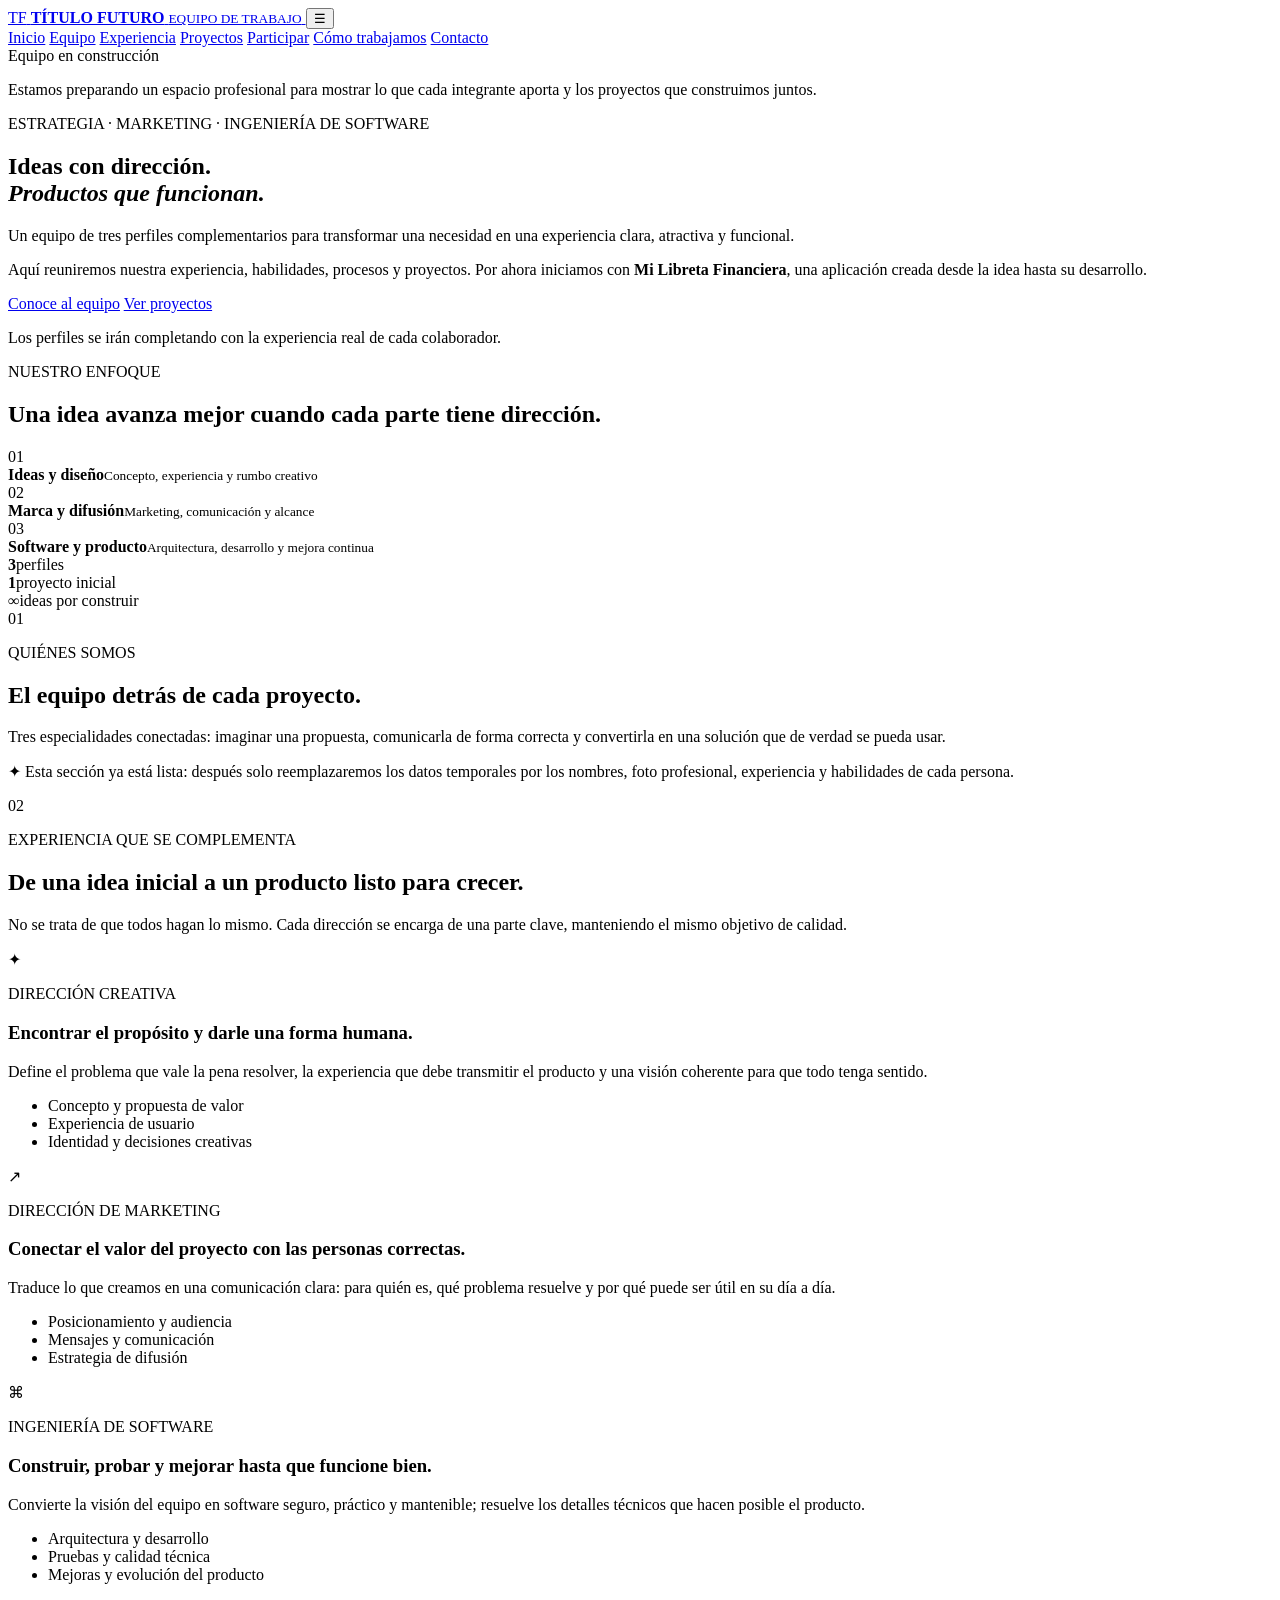
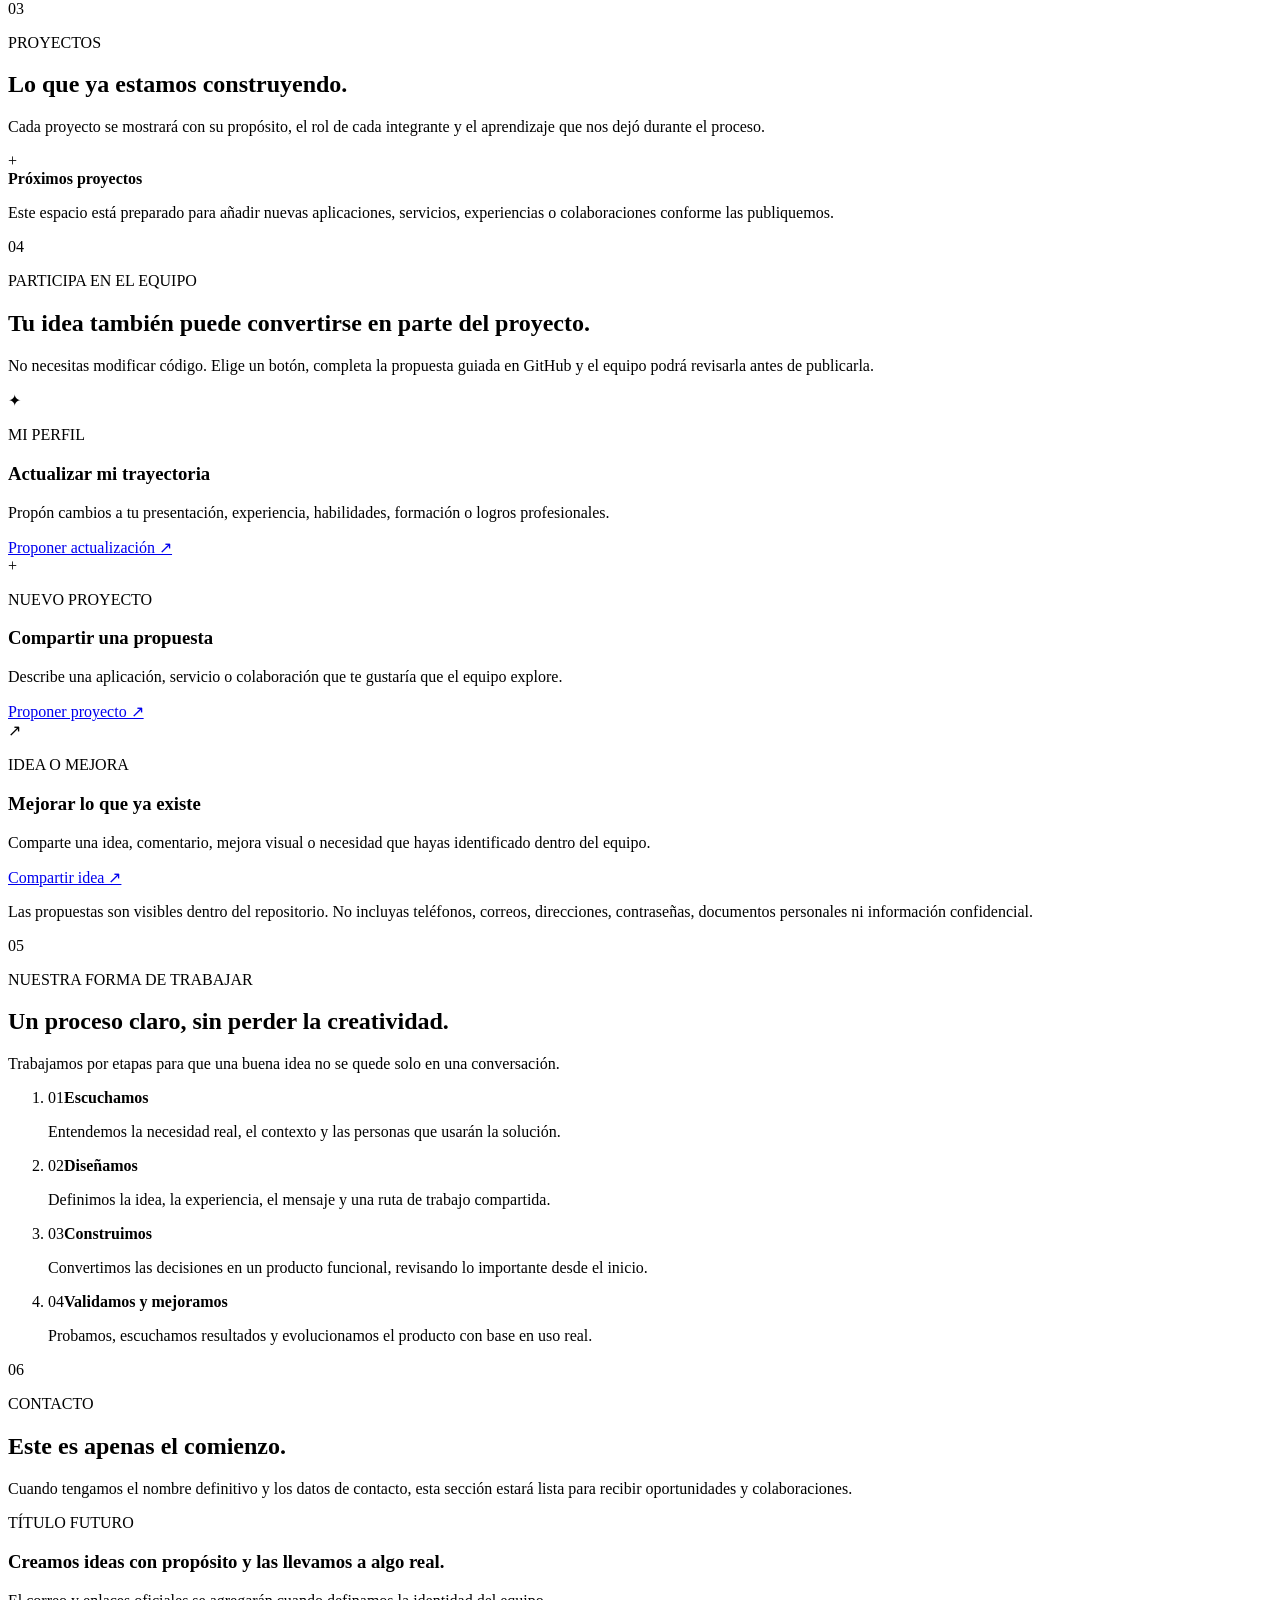
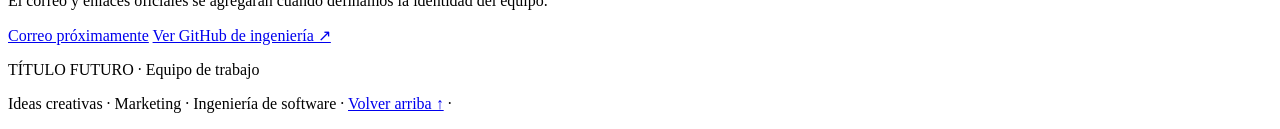
==== index.html @ fd5aec91 "Publicar página principal del equipo" ====
<!doctype html>
<html lang="es">
  <head>
    <meta charset="utf-8">
    <meta name="viewport" content="width=device-width, initial-scale=1, viewport-fit=cover">
    <meta name="theme-color" content="#080b12">
    <meta name="description" content="Portafolio de equipo: estrategia, marketing, diseño y desarrollo de producto digital.">
    <title>TÍTULO FUTURO | Equipo de trabajo</title>
    <link rel="icon" href="data:image/svg+xml,%3Csvg xmlns='http://www.w3.org/2000/svg' viewBox='0 0 64 64'%3E%3Crect width='64' height='64' rx='16' fill='%23090a19'/%3E%3Crect x='3' y='3' width='58' height='58' rx='13' fill='none' stroke='%237aa7ff' stroke-width='3'/%3E%3Ctext x='32' y='41' text-anchor='middle' font-family='Arial' font-size='27' font-weight='800' fill='%23f7f7ff'%3ETF%3C/text%3E%3C/svg%3E">
    <link rel="stylesheet" href="styles.css?v=20260816b">
  </head>
  <body>
    <header class="topbar">
      <nav class="wrap navigation" aria-label="Navegación principal">
        <a class="brand" href="#inicio" aria-label="Ir al inicio">
          <span class="brand-mark">TF</span>
          <span>
            <strong data-team-name>TÍTULO FUTURO</strong>
            <small>EQUIPO DE TRABAJO</small>
          </span>
        </a>

        <button class="menu-button" id="menuButton" type="button" aria-label="Abrir menú" aria-expanded="false" aria-controls="siteLinks">☰</button>

        <div class="site-links" id="siteLinks">
          <a href="#inicio">Inicio</a>
          <a href="#equipo">Equipo</a>
          <a href="#experiencia">Experiencia</a>
          <a href="#proyectos">Proyectos</a>
          <a href="#participar">Participar</a>
          <a href="#metodo">Cómo trabajamos</a>
          <a href="#contacto">Contacto</a>
        </div>
      </nav>
    </header>

    <main>
      <section class="hero" id="inicio">
        <div class="hero-grid wrap">
          <div class="hero-copy">
            <div class="availability"><span></span> Equipo en construcción</div>
            <p class="availability-note">Estamos preparando un espacio profesional para mostrar lo que cada integrante aporta y los proyectos que construimos juntos.</p>
            <p class="eyebrow">ESTRATEGIA · MARKETING · INGENIERÍA DE SOFTWARE</p>
            <h1>Ideas con dirección.<br><em>Productos que funcionan.</em></h1>
            <p class="hero-lead">Un equipo de tres perfiles complementarios para transformar una necesidad en una experiencia clara, atractiva y funcional.</p>
            <p class="hero-text">Aquí reuniremos nuestra experiencia, habilidades, procesos y proyectos. Por ahora iniciamos con <strong>Mi Libreta Financiera</strong>, una aplicación creada desde la idea hasta su desarrollo.</p>
            <div class="hero-actions">
              <a class="button primary" href="#equipo">Conoce al equipo</a>
              <a class="button secondary" href="#proyectos">Ver proyectos</a>
            </div>
            <p class="hero-note">Los perfiles se irán completando con la experiencia real de cada colaborador.</p>
          </div>

          <aside class="team-summary" aria-label="Resumen del equipo">
            <p class="eyebrow">NUESTRO ENFOQUE</p>
            <h2>Una idea avanza mejor cuando cada parte tiene dirección.</h2>
            <div class="summary-list">
              <article>
                <span class="summary-number">01</span>
                <div><strong>Ideas y diseño</strong><small>Concepto, experiencia y rumbo creativo</small></div>
              </article>
              <article>
                <span class="summary-number">02</span>
                <div><strong>Marca y difusión</strong><small>Marketing, comunicación y alcance</small></div>
              </article>
              <article>
                <span class="summary-number">03</span>
                <div><strong>Software y producto</strong><small>Arquitectura, desarrollo y mejora continua</small></div>
              </article>
            </div>
            <div class="mini-metrics">
              <div><b>3</b><span>perfiles</span></div>
              <div><b>1</b><span>proyecto inicial</span></div>
              <div><b>∞</b><span>ideas por construir</span></div>
            </div>
          </aside>
        </div>
      </section>

      <section class="section wrap" id="equipo">
        <header class="section-heading">
          <span>01</span>
          <div>
            <p class="eyebrow">QUIÉNES SOMOS</p>
            <h2>El equipo detrás de cada proyecto.</h2>
            <p>Tres especialidades conectadas: imaginar una propuesta, comunicarla de forma correcta y convertirla en una solución que de verdad se pueda usar.</p>
          </div>
        </header>
        <div class="member-grid" id="memberGrid" aria-live="polite"></div>
        <p class="placeholder-notice">✦ Esta sección ya está lista: después solo reemplazaremos los datos temporales por los nombres, foto profesional, experiencia y habilidades de cada persona.</p>
      </section>

      <section class="section experience-section" id="experiencia">
        <div class="wrap">
          <header class="section-heading">
            <span>02</span>
            <div>
              <p class="eyebrow">EXPERIENCIA QUE SE COMPLEMENTA</p>
              <h2>De una idea inicial a un producto listo para crecer.</h2>
              <p>No se trata de que todos hagan lo mismo. Cada dirección se encarga de una parte clave, manteniendo el mismo objetivo de calidad.</p>
            </div>
          </header>
          <div class="path-grid">
            <article class="path-card creative">
              <div class="path-icon">✦</div>
              <p class="eyebrow">DIRECCIÓN CREATIVA</p>
              <h3>Encontrar el propósito y darle una forma humana.</h3>
              <p>Define el problema que vale la pena resolver, la experiencia que debe transmitir el producto y una visión coherente para que todo tenga sentido.</p>
              <ul><li>Concepto y propuesta de valor</li><li>Experiencia de usuario</li><li>Identidad y decisiones creativas</li></ul>
            </article>
            <article class="path-card marketing">
              <div class="path-icon">↗</div>
              <p class="eyebrow">DIRECCIÓN DE MARKETING</p>
              <h3>Conectar el valor del proyecto con las personas correctas.</h3>
              <p>Traduce lo que creamos en una comunicación clara: para quién es, qué problema resuelve y por qué puede ser útil en su día a día.</p>
              <ul><li>Posicionamiento y audiencia</li><li>Mensajes y comunicación</li><li>Estrategia de difusión</li></ul>
            </article>
            <article class="path-card engineering">
              <div class="path-icon">⌘</div>
              <p class="eyebrow">INGENIERÍA DE SOFTWARE</p>
              <h3>Construir, probar y mejorar hasta que funcione bien.</h3>
              <p>Convierte la visión del equipo en software seguro, práctico y mantenible; resuelve los detalles técnicos que hacen posible el producto.</p>
              <ul><li>Arquitectura y desarrollo</li><li>Pruebas y calidad técnica</li><li>Mejoras y evolución del producto</li></ul>
            </article>
          </div>
        </div>
      </section>

      <section class="section wrap" id="proyectos">
        <header class="section-heading">
          <span>03</span>
          <div>
            <p class="eyebrow">PROYECTOS</p>
            <h2>Lo que ya estamos construyendo.</h2>
            <p>Cada proyecto se mostrará con su propósito, el rol de cada integrante y el aprendizaje que nos dejó durante el proceso.</p>
          </div>
        </header>
        <div class="project-grid" id="projectGrid"></div>
        <div class="future-projects">
          <span>+</span>
          <div><strong>Próximos proyectos</strong><p>Este espacio está preparado para añadir nuevas aplicaciones, servicios, experiencias o colaboraciones conforme las publiquemos.</p></div>
        </div>
      </section>

      <section class="section participation-section" id="participar">
        <div class="wrap">
          <header class="section-heading">
            <span>04</span>
            <div>
              <p class="eyebrow">PARTICIPA EN EL EQUIPO</p>
              <h2>Tu idea también puede convertirse en parte del proyecto.</h2>
              <p>No necesitas modificar código. Elige un botón, completa la propuesta guiada en GitHub y el equipo podrá revisarla antes de publicarla.</p>
            </div>
          </header>
          <div class="participation-grid">
            <article class="participation-card profile-proposal">
              <span class="participation-icon">✦</span>
              <p class="eyebrow">MI PERFIL</p>
              <h3>Actualizar mi trayectoria</h3>
              <p>Propón cambios a tu presentación, experiencia, habilidades, formación o logros profesionales.</p>
              <a class="button secondary" href="https://github.com/Descobt-stack/Equipo-Dinamita-Alfa-Lobo-Buena-Onda/issues/new?template=actualizacion-de-perfil.md" target="_blank" rel="noopener noreferrer">Proponer actualización ↗</a>
            </article>
            <article class="participation-card project-proposal">
              <span class="participation-icon">+</span>
              <p class="eyebrow">NUEVO PROYECTO</p>
              <h3>Compartir una propuesta</h3>
              <p>Describe una aplicación, servicio o colaboración que te gustaría que el equipo explore.</p>
              <a class="button secondary" href="https://github.com/Descobt-stack/Equipo-Dinamita-Alfa-Lobo-Buena-Onda/issues/new?template=nuevo-proyecto.md" target="_blank" rel="noopener noreferrer">Proponer proyecto ↗</a>
            </article>
            <article class="participation-card idea-proposal">
              <span class="participation-icon">↗</span>
              <p class="eyebrow">IDEA O MEJORA</p>
              <h3>Mejorar lo que ya existe</h3>
              <p>Comparte una idea, comentario, mejora visual o necesidad que hayas identificado dentro del equipo.</p>
              <a class="button secondary" href="https://github.com/Descobt-stack/Equipo-Dinamita-Alfa-Lobo-Buena-Onda/issues/new?template=idea-o-mejora.md" target="_blank" rel="noopener noreferrer">Compartir idea ↗</a>
            </article>
          </div>
          <p class="participation-note">Las propuestas son visibles dentro del repositorio. No incluyas teléfonos, correos, direcciones, contraseñas, documentos personales ni información confidencial.</p>
        </div>
      </section>

      <section class="section method-section" id="metodo">
        <div class="wrap">
          <header class="section-heading">
            <span>05</span>
            <div>
              <p class="eyebrow">NUESTRA FORMA DE TRABAJAR</p>
              <h2>Un proceso claro, sin perder la creatividad.</h2>
              <p>Trabajamos por etapas para que una buena idea no se quede solo en una conversación.</p>
            </div>
          </header>
          <ol class="process-grid">
            <li><span>01</span><b>Escuchamos</b><p>Entendemos la necesidad real, el contexto y las personas que usarán la solución.</p></li>
            <li><span>02</span><b>Diseñamos</b><p>Definimos la idea, la experiencia, el mensaje y una ruta de trabajo compartida.</p></li>
            <li><span>03</span><b>Construimos</b><p>Convertimos las decisiones en un producto funcional, revisando lo importante desde el inicio.</p></li>
            <li><span>04</span><b>Validamos y mejoramos</b><p>Probamos, escuchamos resultados y evolucionamos el producto con base en uso real.</p></li>
          </ol>
        </div>
      </section>

      <section class="section wrap" id="contacto">
        <header class="section-heading">
            <span>06</span>
          <div>
            <p class="eyebrow">CONTACTO</p>
            <h2>Este es apenas el comienzo.</h2>
            <p>Cuando tengamos el nombre definitivo y los datos de contacto, esta sección estará lista para recibir oportunidades y colaboraciones.</p>
          </div>
        </header>
        <div class="contact-box">
          <div>
            <p class="eyebrow">TÍTULO FUTURO</p>
            <h3>Creamos ideas con propósito y las llevamos a algo real.</h3>
            <p>El correo y enlaces oficiales se agregarán cuando definamos la identidad del equipo.</p>
          </div>
          <div class="contact-buttons">
            <a class="button primary disabled" aria-disabled="true" href="#contacto">Correo próximamente</a>
            <a class="button secondary" href="https://github.com/Descobt-stack" target="_blank" rel="noopener noreferrer">Ver GitHub de ingeniería ↗</a>
          </div>
        </div>
      </section>
    </main>

    <footer class="footer wrap">
      <p><span data-team-name>TÍTULO FUTURO</span> · Equipo de trabajo</p>
      <p>Ideas creativas · Marketing · Ingeniería de software · <a href="#inicio">Volver arriba ↑</a> · <span id="year"></span></p>
    </footer>

    <script src="team-data.js?v=20260816b"></script>
    <script src="app.js?v=20260816b"></script>
  </body>
</html>
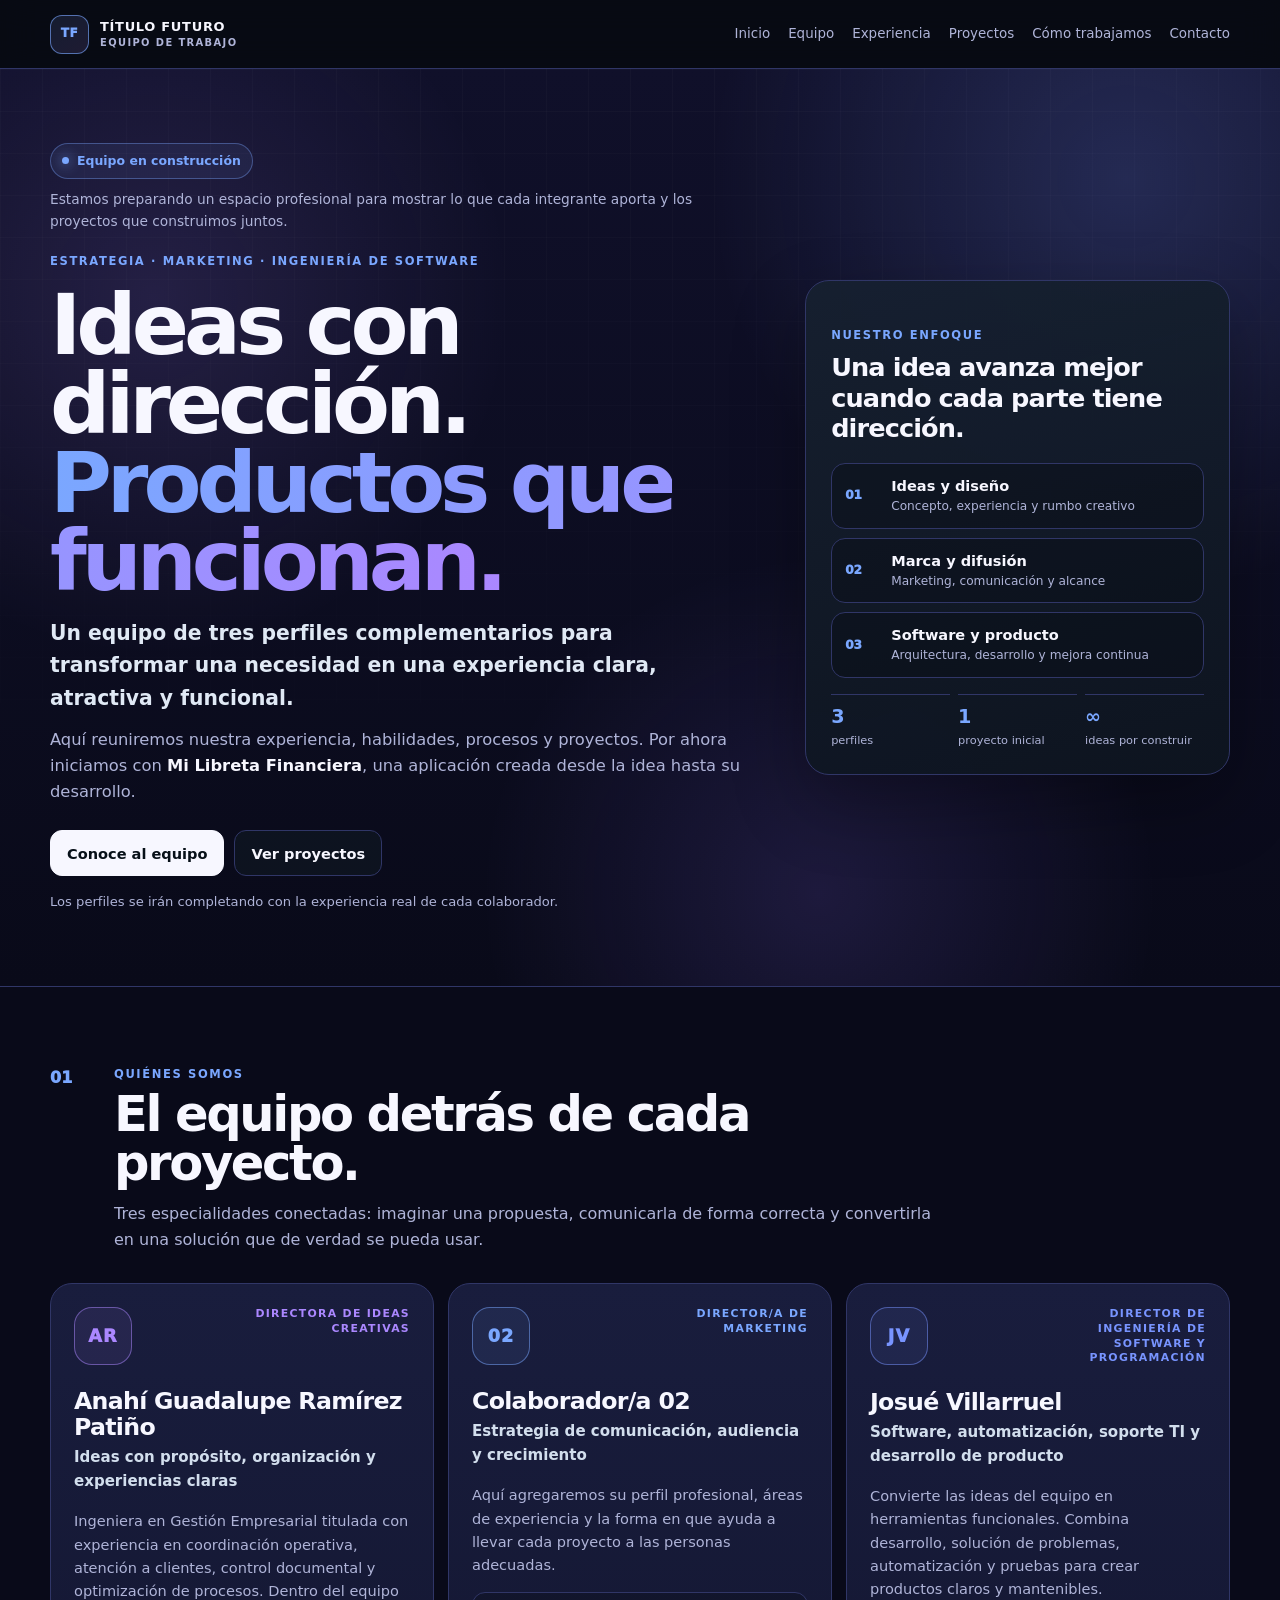
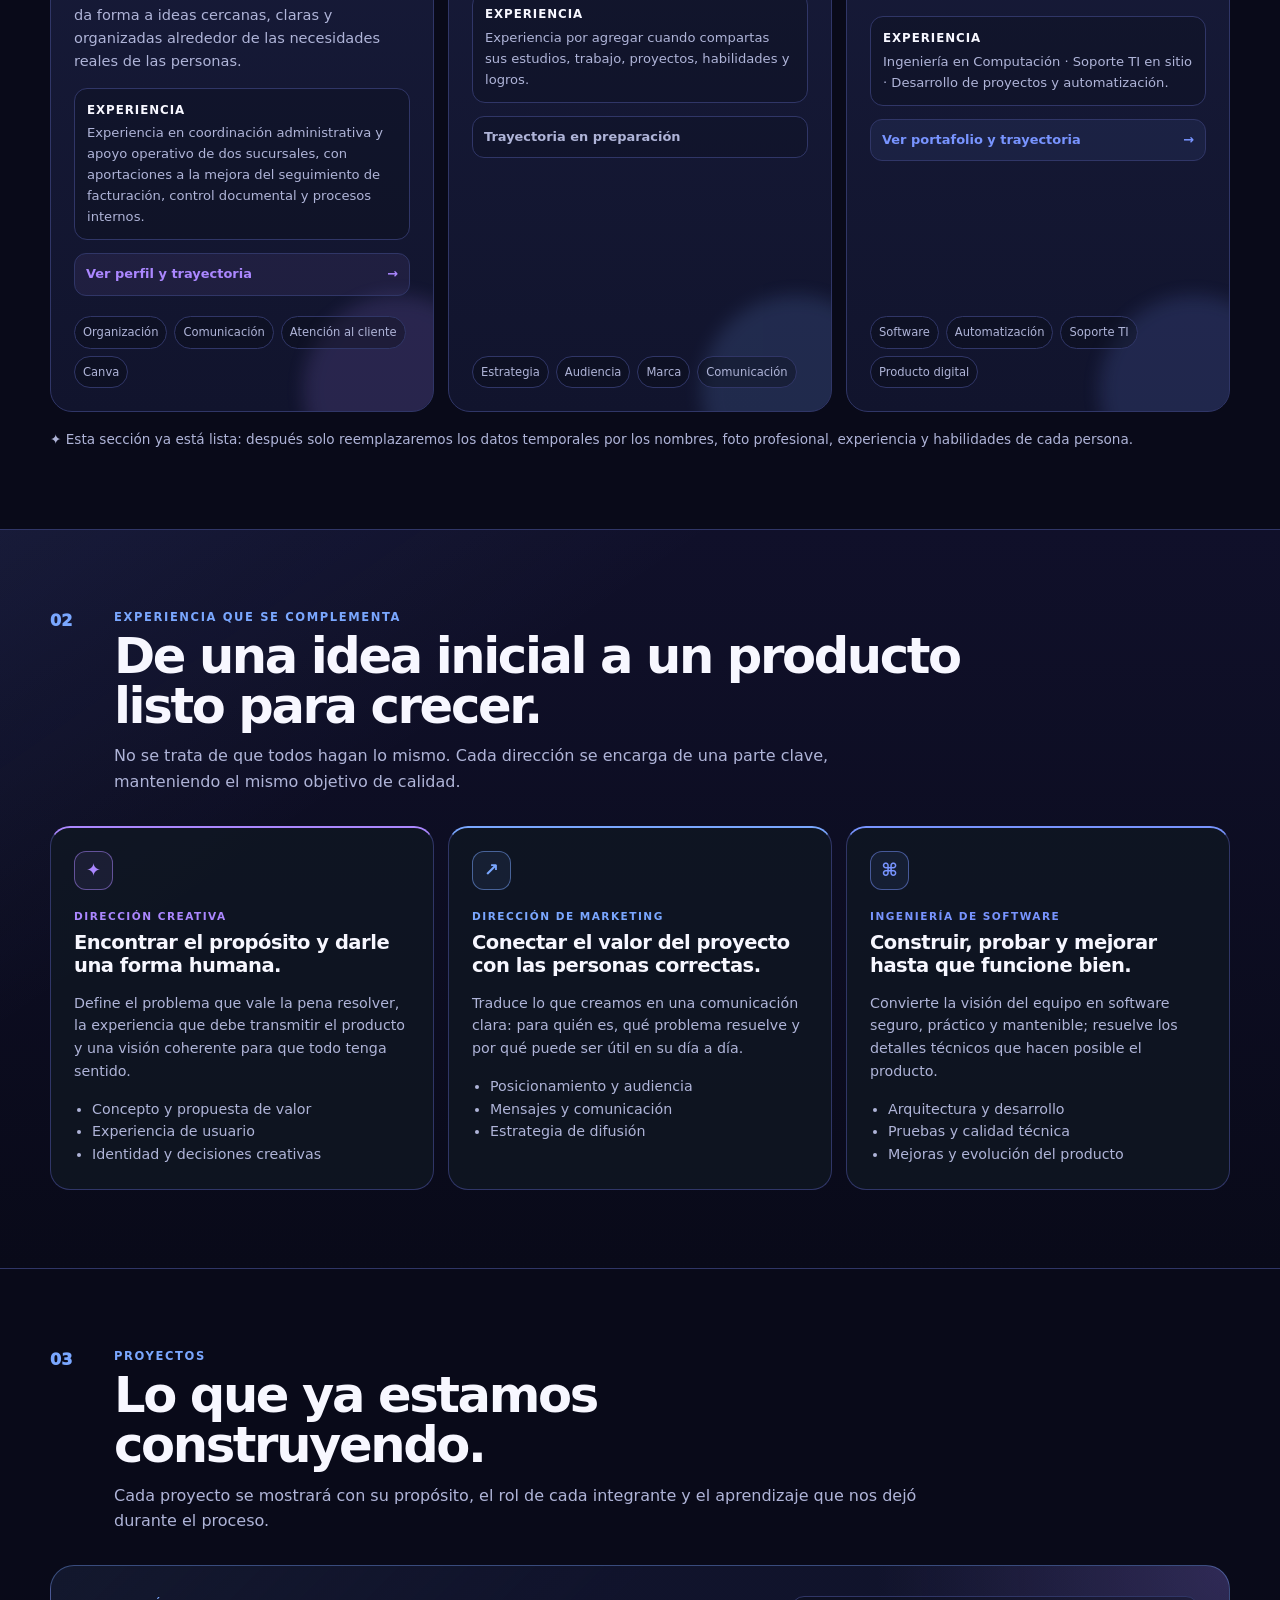
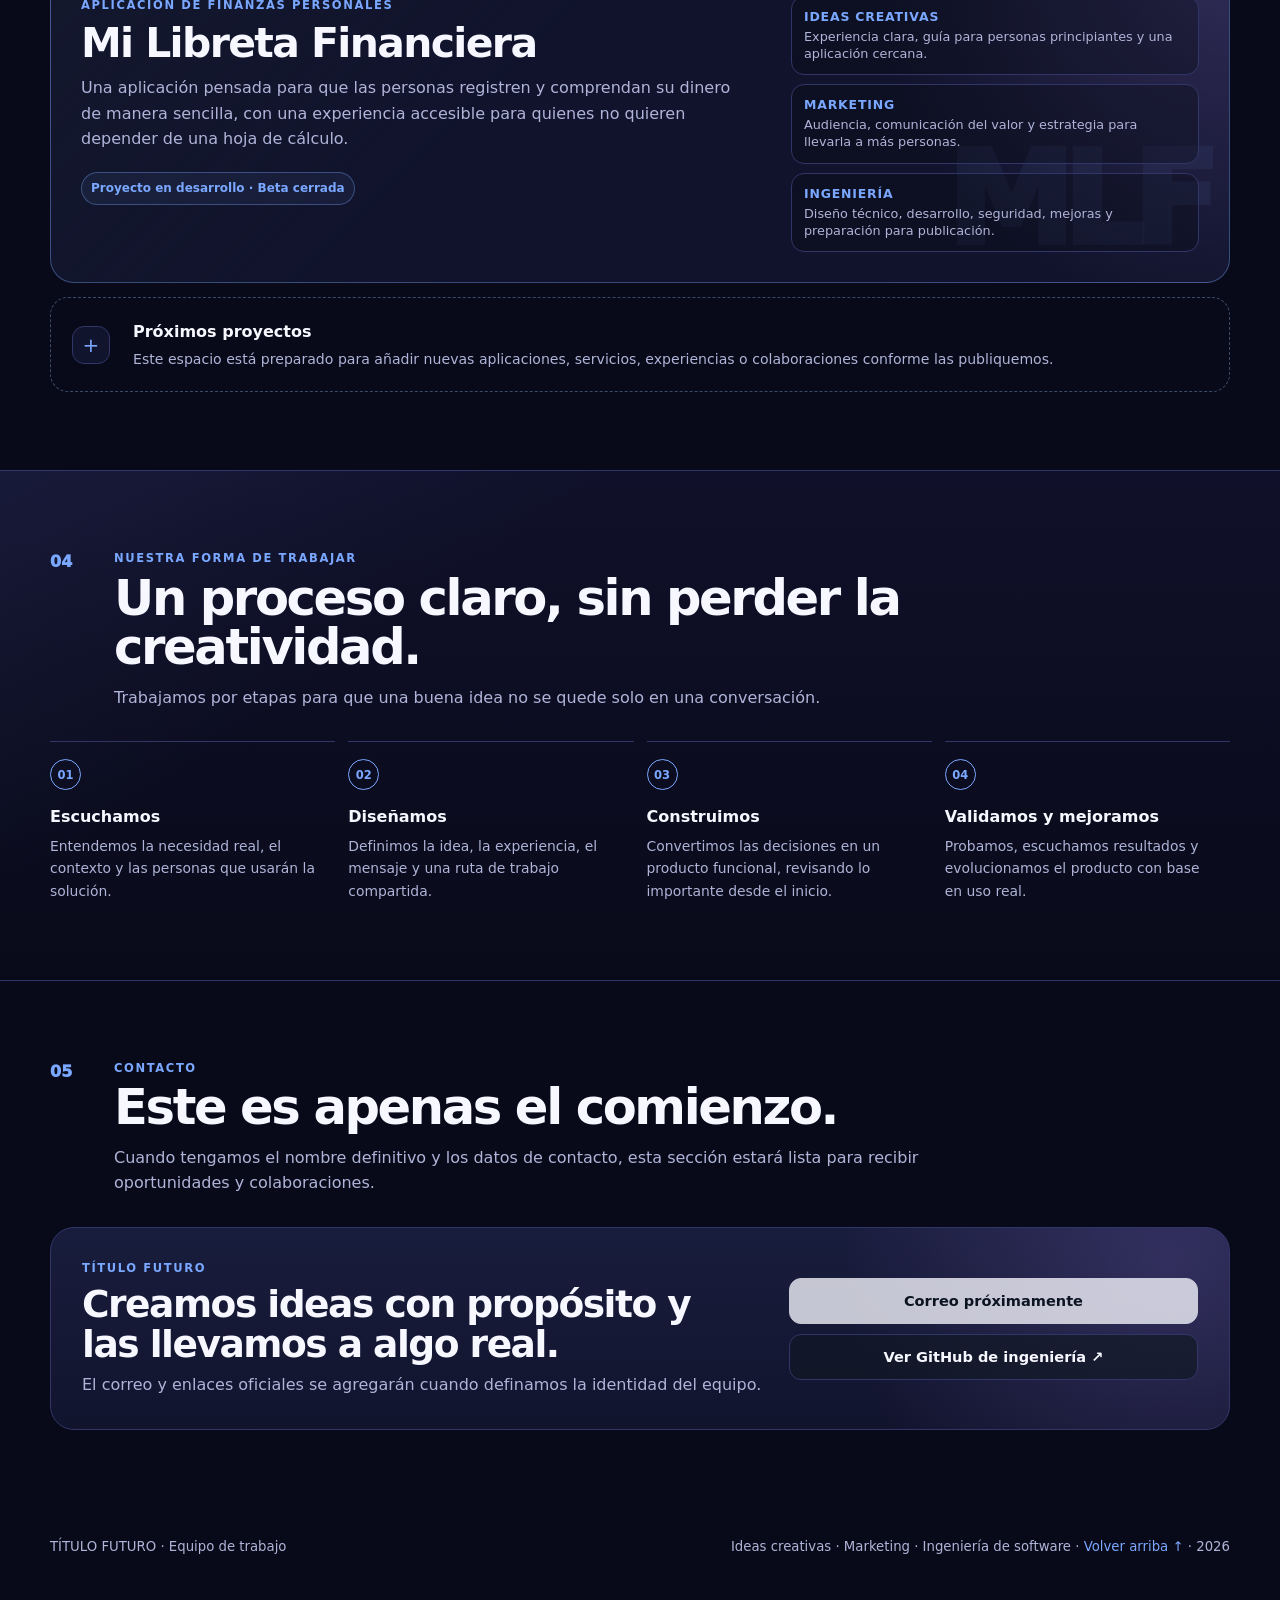
==== commit 6e77b9e3: "Mover actualizaciones a los perfiles del equipo" ====
--- a/index.html
+++ b/index.html
@@ -27,7 +27,6 @@
           <a href="#equipo">Equipo</a>
           <a href="#experiencia">Experiencia</a>
           <a href="#proyectos">Proyectos</a>
-          <a href="#participar">Participar</a>
           <a href="#metodo">Cómo trabajamos</a>
           <a href="#contacto">Contacto</a>
         </div>
@@ -142,47 +141,10 @@
         </div>
       </section>
 
-      <section class="section participation-section" id="participar">
+      <section class="section method-section" id="metodo">
         <div class="wrap">
           <header class="section-heading">
             <span>04</span>
-            <div>
-              <p class="eyebrow">PARTICIPA EN EL EQUIPO</p>
-              <h2>Tu idea también puede convertirse en parte del proyecto.</h2>
-              <p>No necesitas modificar código. Elige un botón, completa la propuesta guiada en GitHub y el equipo podrá revisarla antes de publicarla.</p>
-            </div>
-          </header>
-          <div class="participation-grid">
-            <article class="participation-card profile-proposal">
-              <span class="participation-icon">✦</span>
-              <p class="eyebrow">MI PERFIL</p>
-              <h3>Actualizar mi trayectoria</h3>
-              <p>Propón cambios a tu presentación, experiencia, habilidades, formación o logros profesionales.</p>
-              <a class="button secondary" href="https://github.com/Descobt-stack/Equipo-Dinamita-Alfa-Lobo-Buena-Onda/issues/new?template=actualizacion-de-perfil.md" target="_blank" rel="noopener noreferrer">Proponer actualización ↗</a>
-            </article>
-            <article class="participation-card project-proposal">
-              <span class="participation-icon">+</span>
-              <p class="eyebrow">NUEVO PROYECTO</p>
-              <h3>Compartir una propuesta</h3>
-              <p>Describe una aplicación, servicio o colaboración que te gustaría que el equipo explore.</p>
-              <a class="button secondary" href="https://github.com/Descobt-stack/Equipo-Dinamita-Alfa-Lobo-Buena-Onda/issues/new?template=nuevo-proyecto.md" target="_blank" rel="noopener noreferrer">Proponer proyecto ↗</a>
-            </article>
-            <article class="participation-card idea-proposal">
-              <span class="participation-icon">↗</span>
-              <p class="eyebrow">IDEA O MEJORA</p>
-              <h3>Mejorar lo que ya existe</h3>
-              <p>Comparte una idea, comentario, mejora visual o necesidad que hayas identificado dentro del equipo.</p>
-              <a class="button secondary" href="https://github.com/Descobt-stack/Equipo-Dinamita-Alfa-Lobo-Buena-Onda/issues/new?template=idea-o-mejora.md" target="_blank" rel="noopener noreferrer">Compartir idea ↗</a>
-            </article>
-          </div>
-          <p class="participation-note">Las propuestas son visibles dentro del repositorio. No incluyas teléfonos, correos, direcciones, contraseñas, documentos personales ni información confidencial.</p>
-        </div>
-      </section>
-
-      <section class="section method-section" id="metodo">
-        <div class="wrap">
-          <header class="section-heading">
-            <span>05</span>
             <div>
               <p class="eyebrow">NUESTRA FORMA DE TRABAJAR</p>
               <h2>Un proceso claro, sin perder la creatividad.</h2>
@@ -200,7 +162,7 @@
 
       <section class="section wrap" id="contacto">
         <header class="section-heading">
-            <span>06</span>
+            <span>05</span>
           <div>
             <p class="eyebrow">CONTACTO</p>
             <h2>Este es apenas el comienzo.</h2>
--- a/styles.css
+++ b/styles.css
@@ -0,0 +1,243 @@
+:root {
+  --bg: #090a19;
+  --soft-bg: #10102a;
+  --panel: #11142d;
+  --panel-bright: #191d3d;
+  --line: #303667;
+  --text: #f7f7ff;
+  --muted: #afb4d8;
+  --mint: #7aa7ff;
+  --blue: #7894ff;
+  --violet: #ab87ff;
+  --peach: #c392ff;
+  --max-width: 1180px;
+}
+
+* { box-sizing: border-box; }
+html { scroll-behavior: smooth; scroll-padding-top: 78px; }
+body { margin: 0; color: var(--text); background: var(--bg); font-family: Inter, ui-sans-serif, system-ui, -apple-system, BlinkMacSystemFont, "Segoe UI", sans-serif; line-height: 1.6; overflow-x: hidden; }
+a { color: inherit; text-decoration: none; }
+button { font: inherit; }
+.wrap { width: min(var(--max-width), calc(100% - 40px)); margin: 0 auto; }
+
+.topbar { position: sticky; top: 0; z-index: 20; background: rgba(8, 11, 18, .84); border-bottom: 1px solid var(--line); backdrop-filter: blur(18px); }
+.navigation { min-height: 68px; display: flex; align-items: center; justify-content: space-between; gap: 24px; }
+.brand { display: inline-flex; align-items: center; gap: 11px; min-width: max-content; }
+.brand-mark { width: 39px; height: 39px; display: grid; place-items: center; border: 1px solid rgba(122, 167, 255, .62); border-radius: 12px; color: var(--mint); background: linear-gradient(145deg, rgba(122,167,255,.12), rgba(171,135,255,.14)); font-size: .75rem; font-weight: 950; letter-spacing: .05em; }
+.brand strong, .brand small { display: block; line-height: 1.2; }
+.brand strong { font-size: .81rem; font-weight: 900; letter-spacing: .055em; }
+.brand small { color: var(--muted); margin-top: 2px; font-size: .62rem; font-weight: 800; letter-spacing: .14em; }
+.site-links { display: flex; align-items: center; gap: 18px; color: var(--muted); font-size: .84rem; }
+.site-links a:hover { color: var(--text); }
+.menu-button { display: none; width: 43px; height: 43px; border: 1px solid var(--line); border-radius: 12px; color: var(--text); background: var(--panel); cursor: pointer; font-size: 1.1rem; }
+
+.hero { position: relative; isolation: isolate; overflow: hidden; border-bottom: 1px solid var(--line); background: radial-gradient(circle at 88% 12%, rgba(120,148,255,.2), transparent 30%), radial-gradient(circle at 12% 25%, rgba(171,135,255,.14), transparent 27%), radial-gradient(circle at 64% 90%, rgba(139,110,255,.15), transparent 29%), linear-gradient(180deg, var(--soft-bg), var(--bg)); }
+.hero::before { content: ""; position: absolute; z-index: -1; inset: 0; opacity: .9; background-image: linear-gradient(rgba(255,255,255,.025) 1px, transparent 1px), linear-gradient(90deg, rgba(255,255,255,.025) 1px, transparent 1px); background-size: 42px 42px; mask-image: linear-gradient(to bottom, black, transparent 92%); }
+.hero-grid { min-height: 78vh; display: grid; grid-template-columns: 1.24fr .76fr; align-items: center; gap: 62px; padding: 74px 0; }
+.availability { display: inline-flex; align-items: center; gap: 8px; padding: 7px 11px; border: 1px solid rgba(122,167,255,.38); border-radius: 999px; color: var(--mint); background: rgba(122,167,255,.08); font-size: .78rem; font-weight: 850; }
+.availability span { width: 7px; height: 7px; border-radius: 50%; background: var(--mint); box-shadow: 0 0 13px var(--mint); }
+.availability-note { max-width: 670px; margin: 9px 0 0; color: var(--muted); font-size: .86rem; }
+.eyebrow { margin: 0; color: var(--mint); font-size: .72rem; font-weight: 900; letter-spacing: .14em; text-transform: uppercase; }
+.hero .eyebrow { margin-top: 20px; }
+.hero h1 { max-width: 810px; margin: 16px 0; font-size: clamp(3.3rem, 6.6vw, 6rem); letter-spacing: -.06em; line-height: .93; }
+.hero h1 em { font-style: normal; background: linear-gradient(95deg, var(--mint), var(--violet)); -webkit-background-clip: text; background-clip: text; color: transparent; }
+.hero-lead { max-width: 720px; margin: 0; color: #e0e9f5; font-size: clamp(1.05rem, 1.7vw, 1.27rem); font-weight: 740; }
+.hero-text { max-width: 715px; margin: 13px 0 0; color: var(--muted); font-size: 1.02rem; }
+.hero-text strong { color: var(--text); }
+.hero-actions { display: flex; flex-wrap: wrap; gap: 10px; margin-top: 25px; }
+.button { min-height: 46px; display: inline-flex; align-items: center; justify-content: center; padding: 10px 16px; border: 1px solid var(--line); border-radius: 12px; font-size: .91rem; font-weight: 850; transition: transform .18s ease, border-color .18s ease; }
+.button:hover { transform: translateY(-2px); border-color: #3c5277; }
+.button.primary { border-color: var(--text); color: #071018; background: var(--text); }
+.button.secondary { background: rgba(16,23,34,.65); }
+.button.disabled { cursor: default; opacity: .78; pointer-events: none; }
+.hero-note { color: var(--muted); margin: 15px 0 0; font-size: .82rem; }
+
+.team-summary { padding: 25px; border: 1px solid var(--line); border-radius: 24px; background: linear-gradient(165deg, rgba(22,32,48,.95), rgba(13,20,31,.94)); box-shadow: 0 28px 72px rgba(0,0,0,.3); }
+.team-summary h2 { margin: 8px 0 20px; font-size: clamp(1.35rem, 2vw, 1.72rem); line-height: 1.18; letter-spacing: -.035em; }
+.summary-list { display: grid; gap: 9px; }
+.summary-list article { display: grid; grid-template-columns: 35px 1fr; gap: 11px; align-items: center; padding: 13px; border: 1px solid var(--line); border-radius: 14px; background: rgba(8,11,18,.35); }
+.summary-number { color: var(--mint); font-size: .76rem; font-weight: 950; }
+.summary-list strong, .summary-list small { display: block; line-height: 1.3; }
+.summary-list strong { font-size: .91rem; }
+.summary-list small { margin-top: 3px; color: var(--muted); font-size: .76rem; }
+.mini-metrics { display: grid; grid-template-columns: repeat(3, 1fr); gap: 8px; margin-top: 16px; }
+.mini-metrics div { padding-top: 12px; border-top: 1px solid var(--line); }
+.mini-metrics b, .mini-metrics span { display: block; }
+.mini-metrics b { color: var(--mint); font-size: 1.2rem; line-height: 1; }
+.mini-metrics span { margin-top: 5px; color: var(--muted); font-size: .71rem; }
+
+.section { padding: 78px 0; }
+.section-heading { display: grid; grid-template-columns: 48px minmax(0, 1fr); gap: 16px; max-width: 920px; margin-bottom: 31px; }
+.section-heading > span { color: var(--mint); font-weight: 950; }
+.section-heading h2 { margin: 6px 0 0; font-size: clamp(2rem, 4vw, 3.1rem); line-height: 1; letter-spacing: -.048em; }
+.section-heading p:not(.eyebrow) { max-width: 820px; margin: 12px 0 0; color: var(--muted); }
+
+.member-grid { display: grid; grid-template-columns: repeat(3, minmax(0, 1fr)); gap: 14px; }
+.member-card { position: relative; min-height: 475px; display: flex; flex-direction: column; padding: 23px; overflow: hidden; border: 1px solid var(--line); border-radius: 22px; background: linear-gradient(180deg, var(--panel-bright), var(--panel)); }
+.member-card::after { content: ""; position: absolute; right: -60px; bottom: -74px; width: 190px; aspect-ratio: 1; border-radius: 50%; opacity: .15; background: var(--accent-card); filter: blur(9px); }
+.member-card[data-tone="mint"] { --accent-card: var(--mint); }
+.member-card[data-tone="violet"] { --accent-card: var(--violet); }
+.member-card[data-tone="blue"] { --accent-card: var(--blue); }
+.member-top { display: flex; align-items: flex-start; justify-content: space-between; gap: 14px; }
+.member-avatar { width: 58px; height: 58px; display: grid; place-items: center; flex: 0 0 auto; border: 1px solid color-mix(in srgb, var(--accent-card) 50%, transparent); border-radius: 18px; color: var(--accent-card); background: color-mix(in srgb, var(--accent-card) 9%, transparent); font-size: 1.1rem; font-weight: 950; letter-spacing: .06em; }
+.member-role { max-width: 170px; margin: 0; color: var(--accent-card); font-size: .68rem; font-weight: 900; letter-spacing: .12em; line-height: 1.35; text-align: right; text-transform: uppercase; }
+.member-card h3 { margin: 23px 0 5px; font-size: 1.48rem; letter-spacing: -.03em; line-height: 1.1; }
+.member-subtitle { min-height: 42px; margin: 0; color: #d2deed; font-size: .94rem; font-weight: 680; }
+.member-summary { margin: 16px 0 0; color: var(--muted); font-size: .91rem; }
+.member-experience { margin-top: 15px; padding: 12px; border: 1px solid var(--line); border-radius: 13px; background: rgba(8,11,18,.28); color: var(--muted); font-size: .82rem; }
+.member-experience b { display: block; margin-bottom: 3px; color: var(--text); font-size: .74rem; letter-spacing: .08em; text-transform: uppercase; }
+.member-profile-action { display: flex; align-items: center; justify-content: space-between; gap: 10px; margin-top: 13px; padding: 10px 11px; border: 1px solid var(--line); border-radius: 12px; font-size: .81rem; font-weight: 820; }
+.member-profile-action.available { position: relative; z-index: 1; color: var(--accent-card); background: color-mix(in srgb, var(--accent-card) 8%, transparent); transition: transform .18s ease, border-color .18s ease; }
+.member-profile-action.available:hover { transform: translateY(-1px); border-color: var(--accent-card); }
+.member-profile-action.pending { color: var(--muted); background: rgba(8,11,18,.22); }
+.skill-chips { display: flex; flex-wrap: wrap; gap: 7px; margin-top: auto; padding-top: 20px; }
+.skill-chip { position: relative; z-index: 1; padding: 6px 8px; border: 1px solid var(--line); border-radius: 999px; color: var(--muted); background: rgba(8,11,18,.33); font-size: .72rem; }
+.placeholder-notice { margin: 17px 0 0; color: var(--muted); font-size: .85rem; }
+
+.experience-section, .method-section { border-block: 1px solid var(--line); background: linear-gradient(145deg, rgba(122,167,255,.07), transparent 31%), linear-gradient(180deg, var(--soft-bg), var(--bg)); }
+.path-grid { display: grid; grid-template-columns: repeat(3, minmax(0, 1fr)); gap: 14px; }
+.path-card { padding: 23px; border: 1px solid var(--line); border-top: 2px solid var(--card-accent); border-radius: 20px; background: rgba(16,23,34,.74); }
+.path-card.creative { --card-accent: var(--violet); }
+.path-card.marketing { --card-accent: var(--mint); }
+.path-card.engineering { --card-accent: var(--blue); }
+.path-icon { width: 39px; height: 39px; display: grid; place-items: center; border: 1px solid color-mix(in srgb, var(--card-accent) 50%, transparent); border-radius: 12px; color: var(--card-accent); background: color-mix(in srgb, var(--card-accent) 8%, transparent); font-size: 1.12rem; font-weight: 900; }
+.path-card .eyebrow { margin-top: 18px; color: var(--card-accent); font-size: .66rem; }
+.path-card h3 { margin: 8px 0 9px; font-size: 1.22rem; line-height: 1.15; letter-spacing: -.025em; }
+.path-card p:not(.eyebrow), .path-card li { color: var(--muted); font-size: .89rem; }
+.path-card ul { margin: 15px 0 0; padding-left: 18px; }
+
+.project-grid { display: grid; grid-template-columns: minmax(0, 1fr); }
+.project-card { position: relative; display: grid; grid-template-columns: 1.25fr .75fr; gap: 30px; padding: 30px; overflow: hidden; border: 1px solid rgba(122,167,255,.38); border-radius: 24px; background: radial-gradient(circle at 100% 0%, rgba(171,135,255,.2), transparent 29%), linear-gradient(135deg, rgba(122,167,255,.09), rgba(17,20,45,.97) 40%); }
+.project-card::after { content: "MLF"; position: absolute; right: 22px; bottom: -22px; color: rgba(130,171,255,.07); font-size: clamp(4rem, 10vw, 10rem); font-weight: 950; letter-spacing: -.09em; pointer-events: none; }
+.project-card h3 { max-width: 630px; margin: 9px 0 10px; font-size: clamp(1.7rem, 3.2vw, 2.65rem); letter-spacing: -.04em; line-height: 1.02; }
+.project-card p:not(.eyebrow) { max-width: 650px; margin: 0; color: var(--muted); }
+.project-card strong { color: var(--text); }
+.project-contributions { position: relative; z-index: 1; display: grid; align-content: center; gap: 9px; }
+.project-contributions div { padding: 12px; border: 1px solid var(--line); border-radius: 13px; background: rgba(8,11,18,.34); }
+.project-contributions b, .project-contributions span { display: block; line-height: 1.3; }
+.project-contributions b { color: var(--mint); font-size: .78rem; letter-spacing: .065em; text-transform: uppercase; }
+.project-contributions span { margin-top: 4px; color: var(--muted); font-size: .8rem; }
+.project-status { display: inline-flex; margin-top: 20px; padding: 6px 9px; border: 1px solid rgba(122,167,255,.36); border-radius: 999px; color: var(--mint); background: rgba(122,167,255,.07); font-size: .75rem; font-weight: 850; }
+.future-projects { display: grid; grid-template-columns: 46px 1fr; gap: 15px; align-items: center; margin-top: 14px; padding: 21px; border: 1px dashed #3c4b65; border-radius: 18px; color: var(--muted); }
+.future-projects > span { width: 38px; height: 38px; display: grid; place-items: center; border: 1px solid var(--line); border-radius: 12px; color: var(--mint); background: var(--panel); font-size: 1.25rem; }
+.future-projects strong, .future-projects p { display: block; margin: 0; }
+.future-projects strong { color: var(--text); }
+.future-projects p { margin-top: 3px; font-size: .88rem; }
+
+.participation-section { border-block: 1px solid var(--line); background: radial-gradient(circle at 92% 5%, rgba(171,135,255,.14), transparent 28%), linear-gradient(180deg, var(--soft-bg), var(--bg)); }
+.participation-grid { display: grid; grid-template-columns: repeat(3, minmax(0, 1fr)); gap: 14px; }
+.participation-card { display: flex; flex-direction: column; min-height: 280px; padding: 23px; border: 1px solid var(--line); border-radius: 20px; background: linear-gradient(180deg, var(--panel-bright), var(--panel)); }
+.participation-card.profile-proposal { border-top: 2px solid var(--violet); }
+.participation-card.project-proposal { border-top: 2px solid var(--mint); }
+.participation-card.idea-proposal { border-top: 2px solid var(--blue); }
+.participation-icon { width: 39px; height: 39px; display: grid; place-items: center; border: 1px solid var(--line); border-radius: 12px; color: var(--mint); background: rgba(122,167,255,.08); font-size: 1.15rem; font-weight: 900; }
+.participation-card .eyebrow { margin-top: 17px; }
+.participation-card h3 { margin: 8px 0 8px; font-size: 1.22rem; letter-spacing: -.025em; }
+.participation-card p:not(.eyebrow) { margin: 0; color: var(--muted); font-size: .89rem; }
+.participation-card .button { width: 100%; margin-top: auto; }
+.participation-note { max-width: 950px; margin: 17px 0 0; color: var(--muted); font-size: .83rem; }
+
+.process-grid { display: grid; grid-template-columns: repeat(4, minmax(0, 1fr)); gap: 13px; padding: 0; margin: 0; list-style: none; }
+.process-grid li { padding: 17px 12px 0 0; border-top: 1px solid var(--line); }
+.process-grid span { width: 31px; height: 31px; display: grid; place-items: center; border: 1px solid var(--mint); border-radius: 50%; color: var(--mint); font-size: .72rem; font-weight: 850; }
+.process-grid b { display: block; margin-top: 14px; }
+.process-grid p { margin: 5px 0 0; color: var(--muted); font-size: .87rem; }
+
+.contact-box { display: grid; grid-template-columns: 1.25fr .75fr; gap: 25px; align-items: center; padding: 31px; border: 1px solid var(--line); border-radius: 24px; background: radial-gradient(circle at 95% 18%, rgba(171,135,255,.18), transparent 29%), linear-gradient(180deg, var(--panel-bright), var(--panel)); }
+.contact-box h3 { max-width: 670px; margin: 8px 0; font-size: clamp(1.65rem, 3vw, 2.35rem); line-height: 1.05; letter-spacing: -.04em; }
+.contact-box p:not(.eyebrow) { max-width: 690px; margin: 0; color: var(--muted); }
+.contact-buttons { display: grid; gap: 10px; }
+.contact-buttons .button { width: 100%; }
+.footer { display: flex; justify-content: space-between; gap: 20px; padding: 28px 0 45px; color: var(--muted); font-size: .83rem; }
+.footer p { margin: 0; }
+.footer a { color: var(--mint); }
+
+.profile-nav-return { padding: 8px 11px; border: 1px solid var(--line); border-radius: 10px; color: var(--mint); font-size: .82rem; font-weight: 800; }
+.profile-nav-return:hover { border-color: var(--mint); }
+.profile-hero { position: relative; overflow: hidden; border-bottom: 1px solid var(--line); background: radial-gradient(circle at 84% 16%, rgba(171,135,255,.2), transparent 29%), radial-gradient(circle at 13% 40%, rgba(122,167,255,.14), transparent 28%), linear-gradient(180deg, var(--soft-bg), var(--bg)); }
+.profile-hero::before { content: ""; position: absolute; inset: 0; opacity: .75; background-image: linear-gradient(rgba(255,255,255,.024) 1px, transparent 1px), linear-gradient(90deg, rgba(255,255,255,.024) 1px, transparent 1px); background-size: 42px 42px; mask-image: linear-gradient(to bottom, black, transparent 94%); pointer-events: none; }
+.profile-hero-grid { position: relative; display: grid; grid-template-columns: 1.18fr .82fr; gap: 42px; align-items: center; padding: 72px 0; }
+.profile-back { display: inline-flex; align-items: center; gap: 7px; color: var(--muted); font-size: .85rem; }
+.profile-back:hover { color: var(--mint); }
+.profile-kicker { margin: 21px 0 0; color: var(--violet); font-size: .72rem; font-weight: 900; letter-spacing: .14em; text-transform: uppercase; }
+.profile-hero h1 { max-width: 760px; margin: 9px 0 10px; font-size: clamp(3rem, 6vw, 5.55rem); letter-spacing: -.06em; line-height: .93; }
+.profile-role { margin: 0; color: #dfe4ff; font-size: clamp(1rem, 1.6vw, 1.18rem); font-weight: 770; }
+.profile-intro { max-width: 760px; margin: 17px 0 0; color: var(--muted); font-size: 1.02rem; }
+.profile-privacy-note { margin: 17px 0 0; color: var(--muted); font-size: .8rem; }
+.profile-snapshot { padding: 24px; border: 1px solid var(--line); border-radius: 22px; background: linear-gradient(160deg, rgba(25,29,61,.94), rgba(17,20,45,.94)); box-shadow: 0 24px 60px rgba(0,0,0,.22); }
+.profile-snapshot h2 { margin: 7px 0 17px; font-size: 1.33rem; letter-spacing: -.025em; }
+.profile-fact-list { display: grid; gap: 10px; }
+.profile-fact { padding: 13px; border: 1px solid var(--line); border-radius: 13px; background: rgba(8,11,25,.3); }
+.profile-fact b, .profile-fact span { display: block; line-height: 1.35; }
+.profile-fact b { color: var(--mint); font-size: .72rem; letter-spacing: .1em; text-transform: uppercase; }
+.profile-fact span { margin-top: 4px; color: var(--text); font-size: .88rem; }
+.profile-layout { display: grid; grid-template-columns: minmax(0, 1.25fr) minmax(270px, .75fr); gap: 16px; align-items: start; }
+.profile-section-card, .profile-aside-card { padding: 24px; border: 1px solid var(--line); border-radius: 21px; background: linear-gradient(180deg, var(--panel-bright), var(--panel)); }
+.profile-section-card + .profile-section-card { margin-top: 16px; }
+.profile-section-card h2, .profile-aside-card h2 { margin: 6px 0 10px; font-size: clamp(1.45rem, 2.5vw, 2rem); letter-spacing: -.035em; line-height: 1.08; }
+.profile-section-card > p:not(.eyebrow), .profile-aside-card > p:not(.eyebrow) { margin: 0; color: var(--muted); }
+.trajectory { position: relative; margin-top: 20px; }
+.trajectory::before { content: ""; position: absolute; top: 14px; bottom: 14px; left: 91px; width: 1px; background: linear-gradient(var(--violet), rgba(122,167,255,.18)); }
+.trajectory-item { position: relative; display: grid; grid-template-columns: 76px 1fr; gap: 18px; margin-bottom: 16px; }
+.trajectory-item:last-child { margin-bottom: 0; }
+.trajectory-year { padding-top: 15px; color: var(--mint); font-size: .78rem; font-weight: 900; text-align: right; }
+.trajectory-content { position: relative; padding: 15px 17px; border: 1px solid var(--line); border-radius: 16px; background: rgba(8,11,25,.32); }
+.trajectory-content::before { content: ""; position: absolute; left: -23px; top: 20px; width: 10px; height: 10px; border: 2px solid var(--violet); border-radius: 50%; background: var(--bg); box-shadow: 0 0 0 5px rgba(171,135,255,.08); }
+.trajectory-content h3 { margin: 0 0 5px; font-size: 1.02rem; }
+.trajectory-content p { margin: 0; color: var(--muted); font-size: .9rem; }
+.trajectory-content ul { margin: 12px 0 0; padding-left: 18px; color: var(--muted); font-size: .87rem; }
+.profile-aside { display: grid; gap: 16px; }
+.profile-tags { display: flex; flex-wrap: wrap; gap: 8px; margin-top: 15px; }
+.profile-tag { padding: 7px 9px; border: 1px solid var(--line); border-radius: 999px; color: var(--muted); background: rgba(8,11,25,.3); font-size: .77rem; }
+.profile-contribution { border-color: rgba(122,167,255,.34); background: radial-gradient(circle at 100% 0%, rgba(171,135,255,.15), transparent 36%), linear-gradient(180deg, var(--panel-bright), var(--panel)); }
+.profile-contribution h2 { color: var(--text); }
+.profile-contribution ul { margin: 15px 0 0; padding-left: 18px; color: var(--muted); font-size: .9rem; }
+.profile-next { margin-top: 16px; }
+
+@media (max-width: 920px) {
+  .hero-grid, .project-card, .contact-box, .profile-hero-grid, .profile-layout { grid-template-columns: 1fr; }
+  .hero-grid { min-height: auto; gap: 34px; padding: 65px 0 60px; }
+  .team-summary { max-width: 680px; }
+  .member-grid, .path-grid, .participation-grid { grid-template-columns: 1fr; }
+  .member-card { min-height: 0; }
+  .process-grid { grid-template-columns: 1fr 1fr; }
+  .contact-buttons { grid-template-columns: 1fr 1fr; }
+}
+
+@media (max-width: 760px) {
+  .wrap { width: calc(100% - 24px); }
+  .navigation { min-height: 62px; }
+  .brand strong { font-size: .7rem; }
+  .brand small { font-size: .55rem; }
+  .brand-mark { width: 35px; height: 35px; }
+  .menu-button { display: grid; place-items: center; }
+  .site-links { position: absolute; top: 62px; left: 12px; right: 12px; display: none; flex-direction: column; align-items: stretch; gap: 0; padding: 10px; border: 1px solid var(--line); border-radius: 16px; background: rgba(11,17,27,.98); box-shadow: 0 20px 50px rgba(0,0,0,.35); }
+  .site-links.open { display: flex; }
+  .site-links a { padding: 12px 10px; border-radius: 10px; }
+  .site-links a:hover { background: var(--panel); }
+  .hero-grid { padding: 52px 0 50px; }
+  .hero h1 { font-size: clamp(2.75rem, 13vw, 4rem); }
+  .hero-actions, .contact-buttons { grid-template-columns: 1fr; display: grid; }
+  .hero-actions .button { width: 100%; }
+  .section { padding: 55px 0; }
+  .section-heading { grid-template-columns: 32px minmax(0,1fr); gap: 12px; margin-bottom: 25px; }
+  .section-heading h2 { font-size: clamp(1.9rem, 9vw, 2.55rem); }
+  .member-card, .path-card, .project-card, .contact-box { padding: 20px; }
+  .profile-hero-grid { gap: 25px; padding: 49px 0; }
+  .profile-hero h1 { font-size: clamp(2.7rem, 13vw, 4.2rem); }
+  .profile-section-card, .profile-aside-card, .profile-snapshot { padding: 20px; }
+  .trajectory::before { left: 10px; }
+  .trajectory-item { grid-template-columns: 22px minmax(0, 1fr); gap: 10px; }
+  .trajectory-year { grid-column: 2; padding: 0 0 2px; text-align: left; }
+  .trajectory-content { grid-column: 2; }
+  .trajectory-content::before { left: -17px; top: -20px; }
+  .project-card { gap: 22px; }
+  .process-grid { grid-template-columns: 1fr; }
+  .footer { display: block; }
+  .footer p + p { margin-top: 7px; }
+}
+
+@media (prefers-reduced-motion: reduce) {
+  html { scroll-behavior: auto; }
+  *, *::before, *::after { transition: none !important; animation: none !important; }
+}
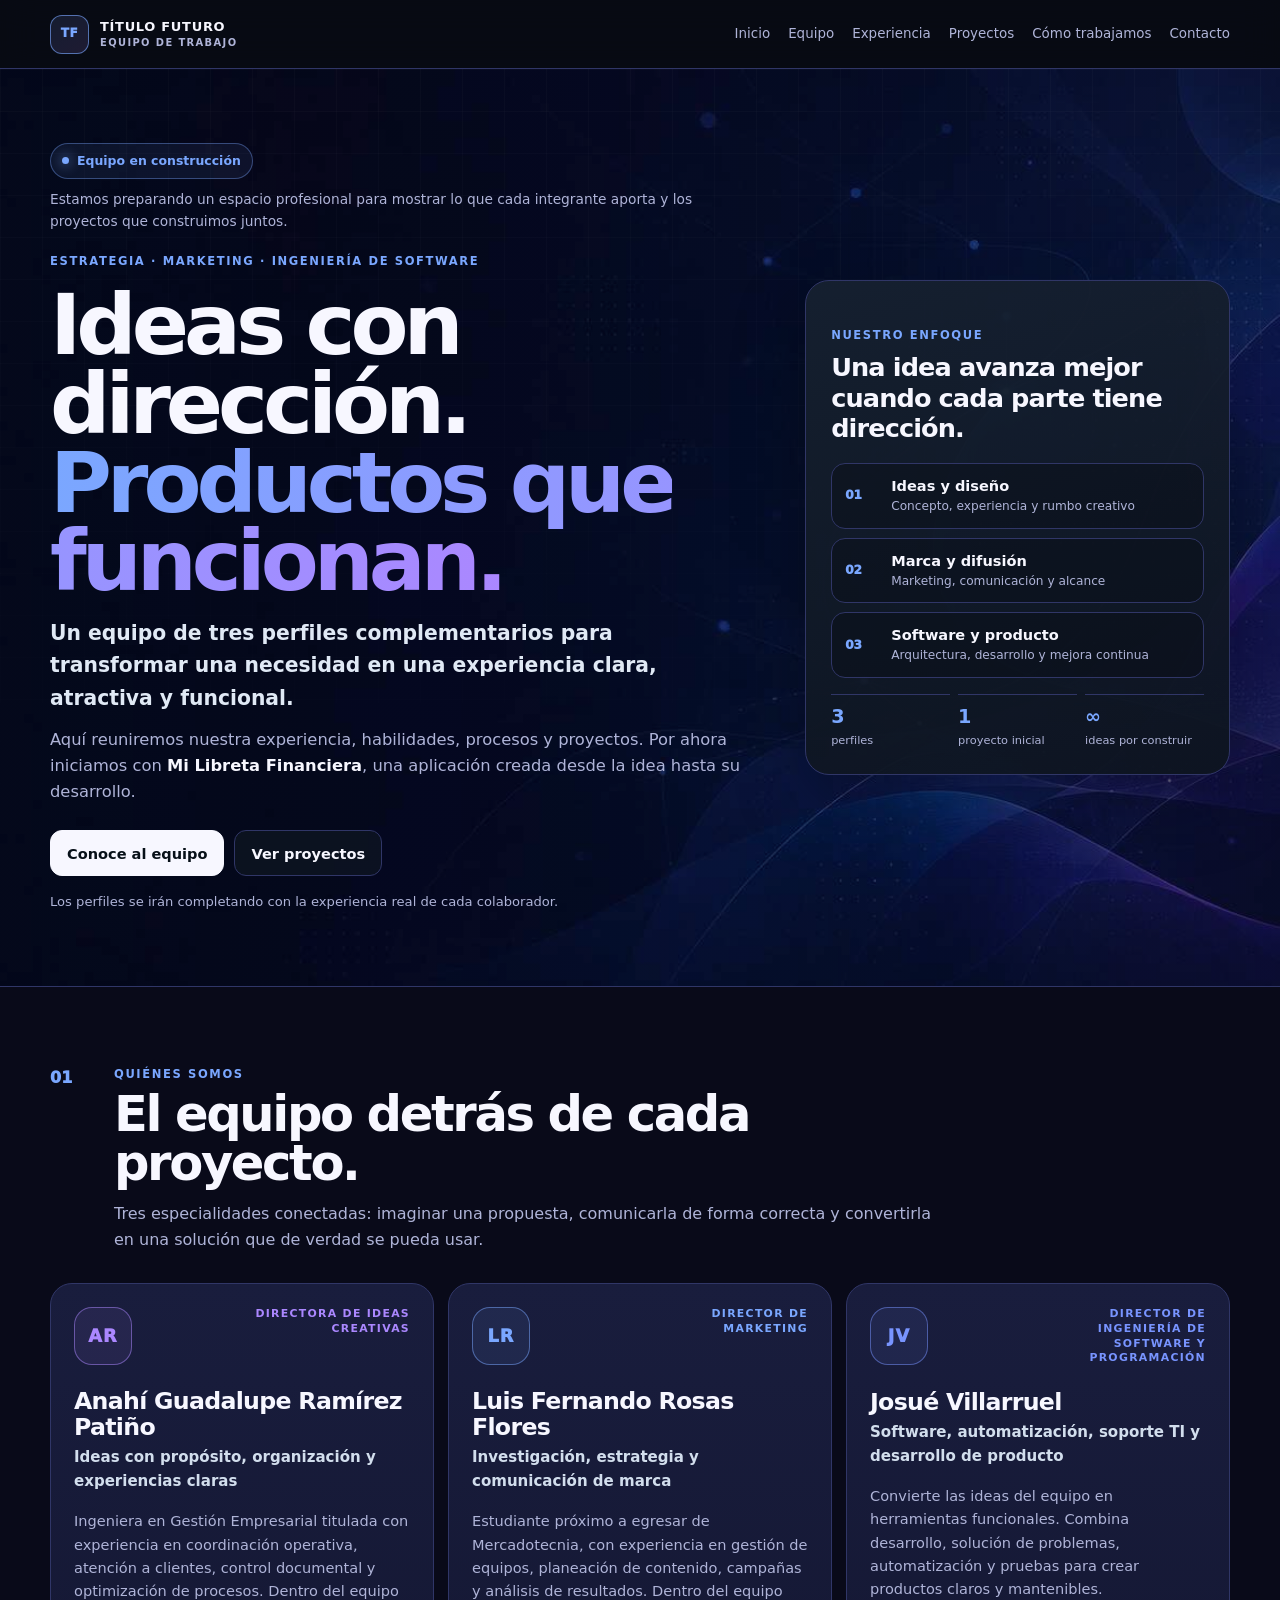
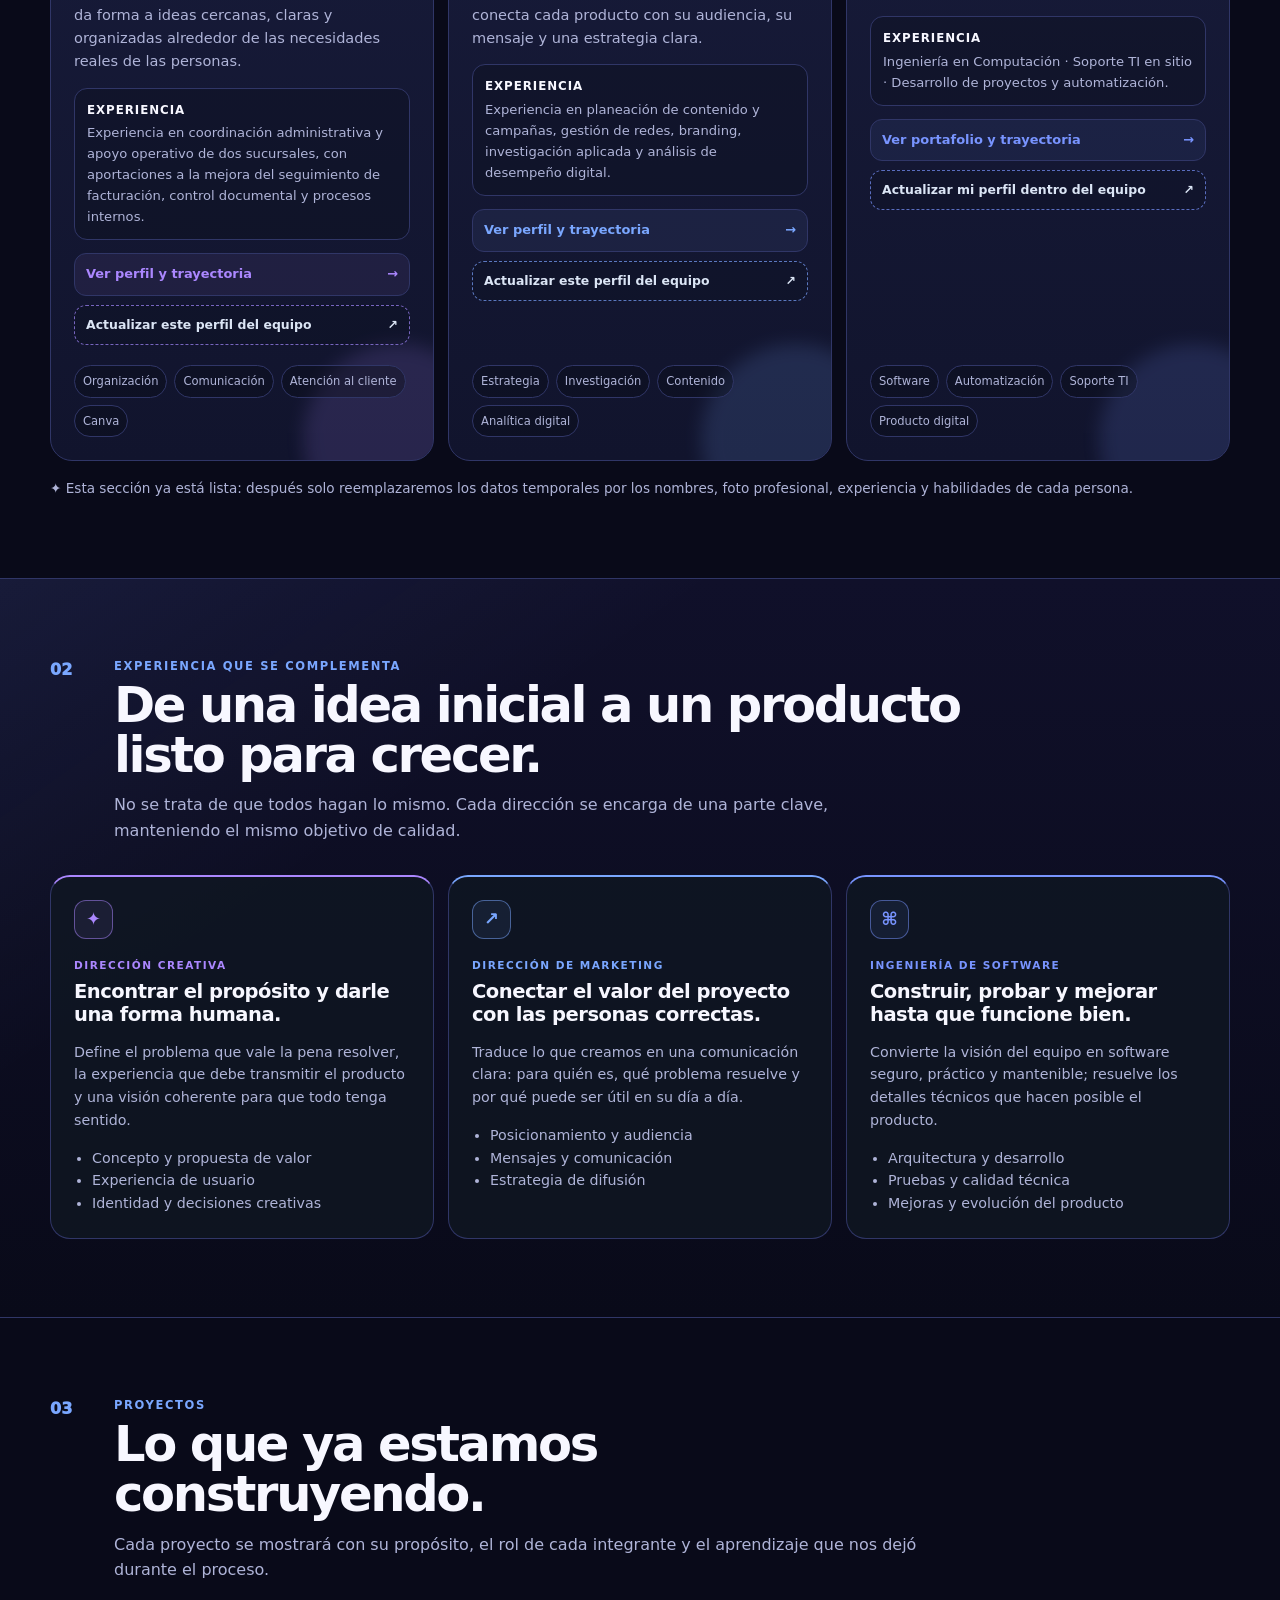
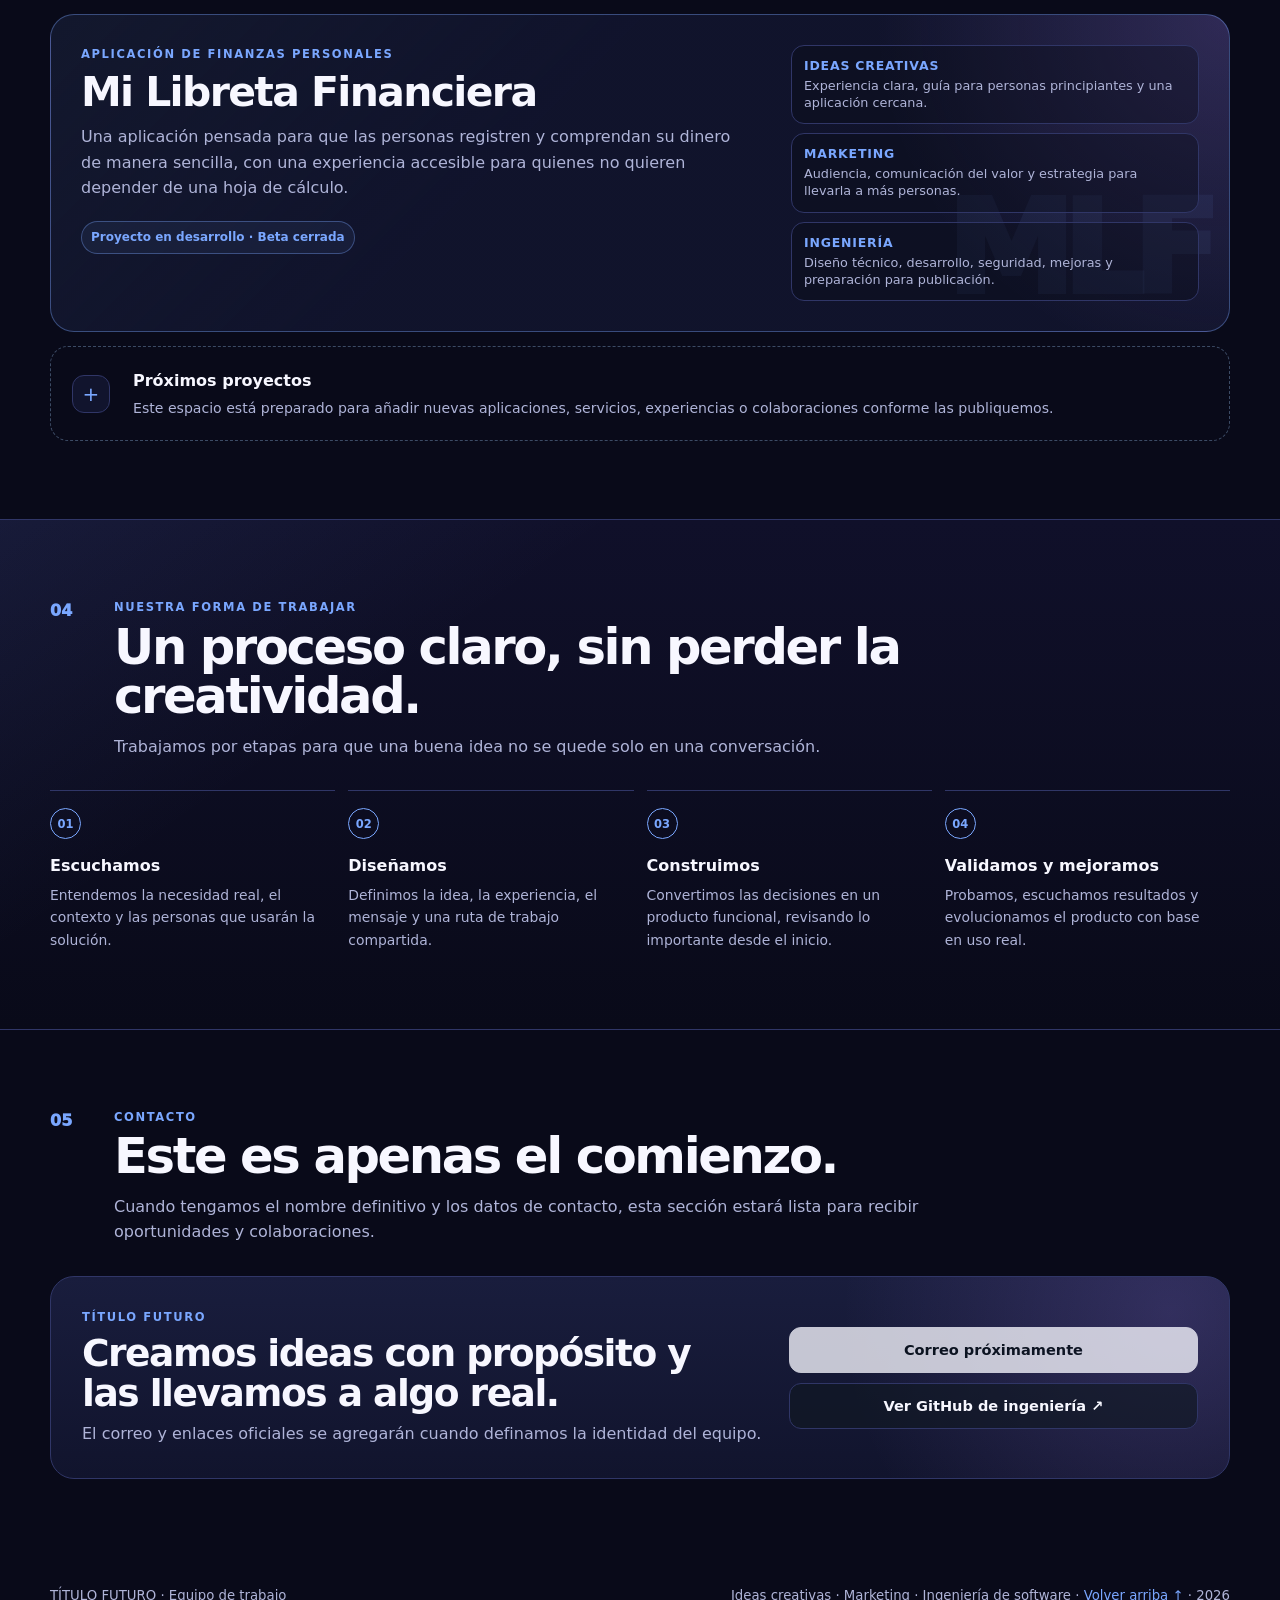
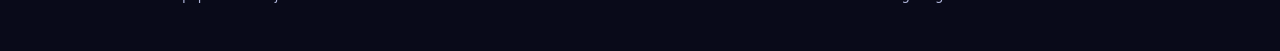
==== commit 82f688fb: "Actualizar versión de carga del sitio del equipo" ====
--- a/index.html
+++ b/index.html
@@ -7,7 +7,7 @@
     <meta name="description" content="Portafolio de equipo: estrategia, marketing, diseño y desarrollo de producto digital.">
     <title>TÍTULO FUTURO | Equipo de trabajo</title>
     <link rel="icon" href="data:image/svg+xml,%3Csvg xmlns='http://www.w3.org/2000/svg' viewBox='0 0 64 64'%3E%3Crect width='64' height='64' rx='16' fill='%23090a19'/%3E%3Crect x='3' y='3' width='58' height='58' rx='13' fill='none' stroke='%237aa7ff' stroke-width='3'/%3E%3Ctext x='32' y='41' text-anchor='middle' font-family='Arial' font-size='27' font-weight='800' fill='%23f7f7ff'%3ETF%3C/text%3E%3C/svg%3E">
-    <link rel="stylesheet" href="styles.css?v=20260816b">
+    <link rel="stylesheet" href="styles.css?v=20260816c">
   </head>
   <body>
     <header class="topbar">
@@ -188,7 +188,7 @@
       <p>Ideas creativas · Marketing · Ingeniería de software · <a href="#inicio">Volver arriba ↑</a> · <span id="year"></span></p>
     </footer>
 
-    <script src="team-data.js?v=20260816b"></script>
-    <script src="app.js?v=20260816b"></script>
+    <script src="team-data.js?v=20260816c"></script>
+    <script src="app.js?v=20260816c"></script>
   </body>
 </html>
--- a/styles.css
+++ b/styles.css
@@ -31,7 +31,7 @@
 .site-links a:hover { color: var(--text); }
 .menu-button { display: none; width: 43px; height: 43px; border: 1px solid var(--line); border-radius: 12px; color: var(--text); background: var(--panel); cursor: pointer; font-size: 1.1rem; }
 
-.hero { position: relative; isolation: isolate; overflow: hidden; border-bottom: 1px solid var(--line); background: radial-gradient(circle at 88% 12%, rgba(120,148,255,.2), transparent 30%), radial-gradient(circle at 12% 25%, rgba(171,135,255,.14), transparent 27%), radial-gradient(circle at 64% 90%, rgba(139,110,255,.15), transparent 29%), linear-gradient(180deg, var(--soft-bg), var(--bg)); }
+.hero { position: relative; isolation: isolate; overflow: hidden; border-bottom: 1px solid var(--line); background: linear-gradient(90deg, rgba(9,10,25,.16) 0%, rgba(9,10,25,.28) 48%, rgba(9,10,25,.54) 100%), url("assets/team-background-v1.jpg") center right / cover no-repeat, radial-gradient(circle at 88% 12%, rgba(120,148,255,.2), transparent 30%), radial-gradient(circle at 12% 25%, rgba(171,135,255,.14), transparent 27%), linear-gradient(180deg, var(--soft-bg), var(--bg)); }
 .hero::before { content: ""; position: absolute; z-index: -1; inset: 0; opacity: .9; background-image: linear-gradient(rgba(255,255,255,.025) 1px, transparent 1px), linear-gradient(90deg, rgba(255,255,255,.025) 1px, transparent 1px); background-size: 42px 42px; mask-image: linear-gradient(to bottom, black, transparent 92%); }
 .hero-grid { min-height: 78vh; display: grid; grid-template-columns: 1.24fr .76fr; align-items: center; gap: 62px; padding: 74px 0; }
 .availability { display: inline-flex; align-items: center; gap: 8px; padding: 7px 11px; border: 1px solid rgba(122,167,255,.38); border-radius: 999px; color: var(--mint); background: rgba(122,167,255,.08); font-size: .78rem; font-weight: 850; }
@@ -90,6 +90,8 @@
 .member-profile-action.available { position: relative; z-index: 1; color: var(--accent-card); background: color-mix(in srgb, var(--accent-card) 8%, transparent); transition: transform .18s ease, border-color .18s ease; }
 .member-profile-action.available:hover { transform: translateY(-1px); border-color: var(--accent-card); }
 .member-profile-action.pending { color: var(--muted); background: rgba(8,11,18,.22); }
+.member-update-action { position: relative; z-index: 1; display: flex; align-items: center; justify-content: space-between; gap: 10px; margin-top: 9px; padding: 9px 11px; border: 1px dashed color-mix(in srgb, var(--accent-card) 58%, var(--line)); border-radius: 12px; color: #dbe5f5; background: rgba(8,11,18,.18); font-size: .78rem; font-weight: 780; transition: transform .18s ease, border-color .18s ease, background .18s ease; }
+.member-update-action:hover { transform: translateY(-1px); border-color: var(--accent-card); background: color-mix(in srgb, var(--accent-card) 8%, transparent); }
 .skill-chips { display: flex; flex-wrap: wrap; gap: 7px; margin-top: auto; padding-top: 20px; }
 .skill-chip { position: relative; z-index: 1; padding: 6px 8px; border: 1px solid var(--line); border-radius: 999px; color: var(--muted); background: rgba(8,11,18,.33); font-size: .72rem; }
 .placeholder-notice { margin: 17px 0 0; color: var(--muted); font-size: .85rem; }
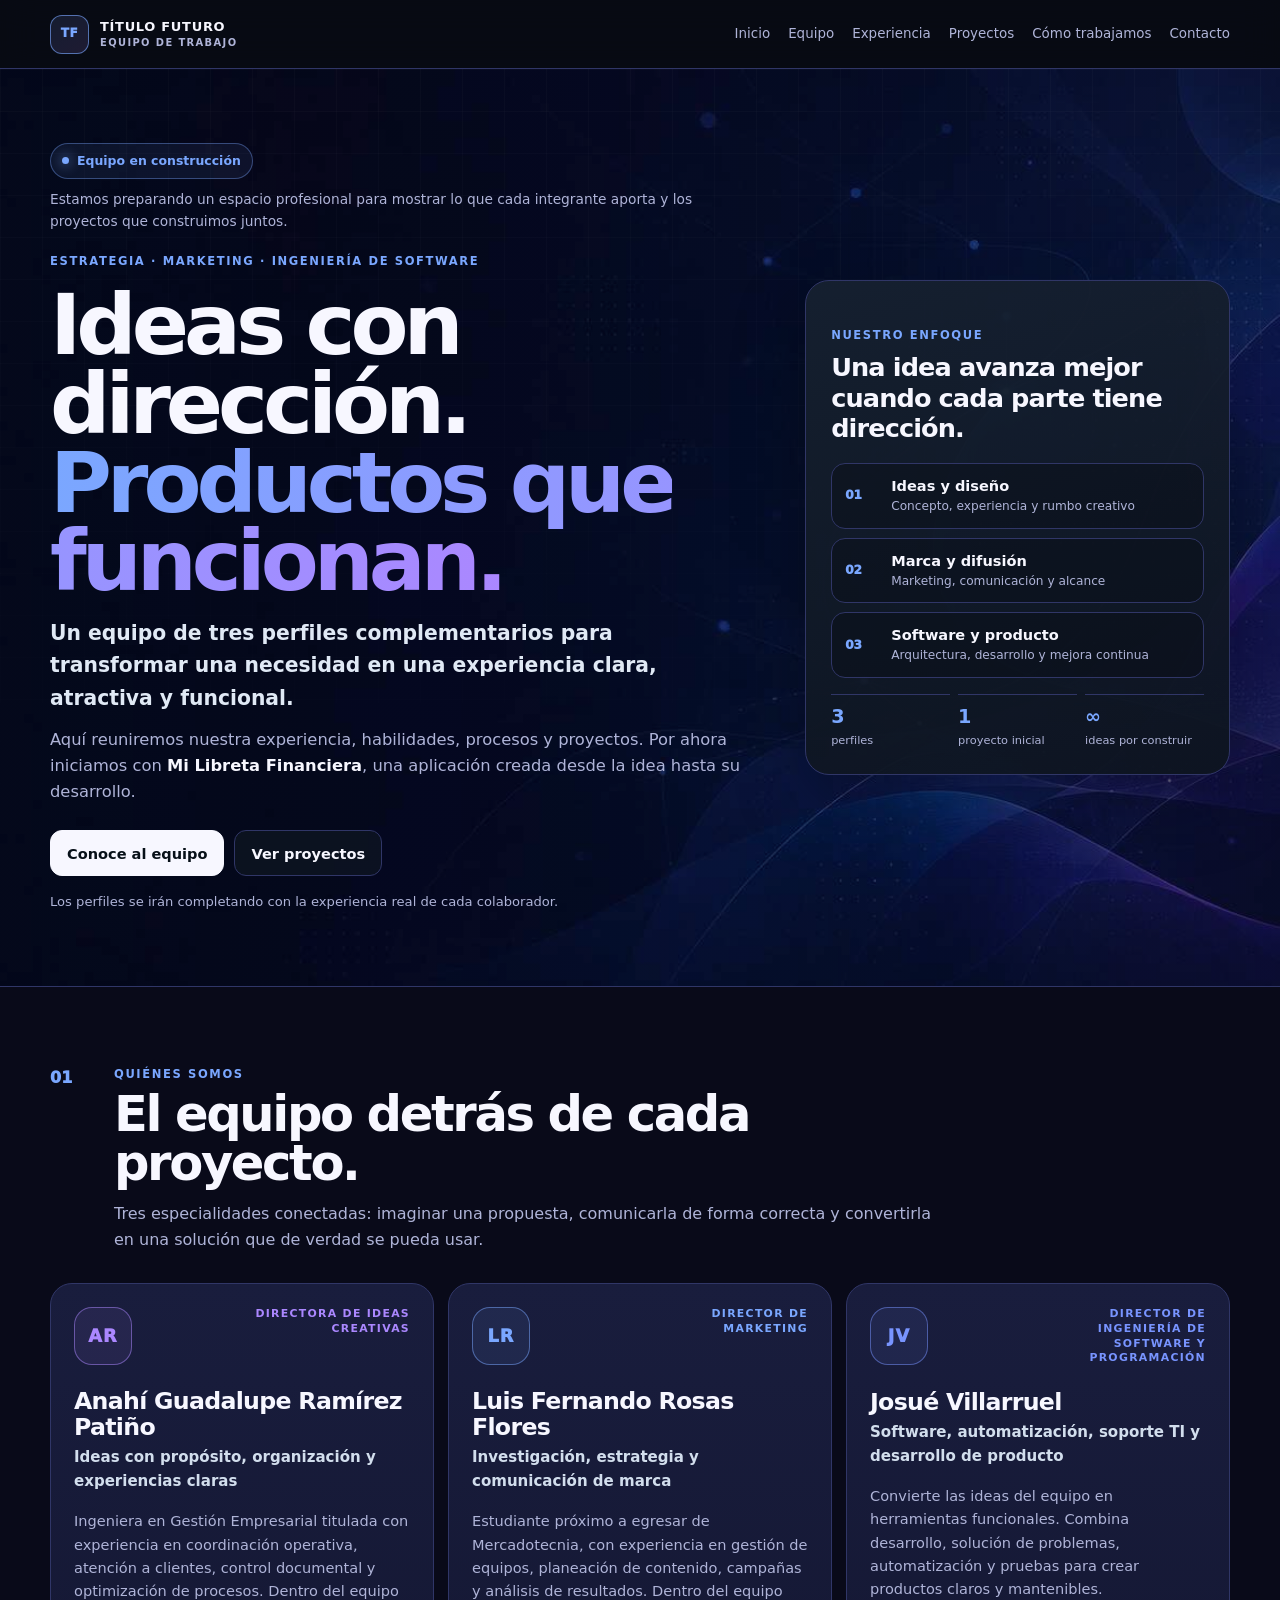
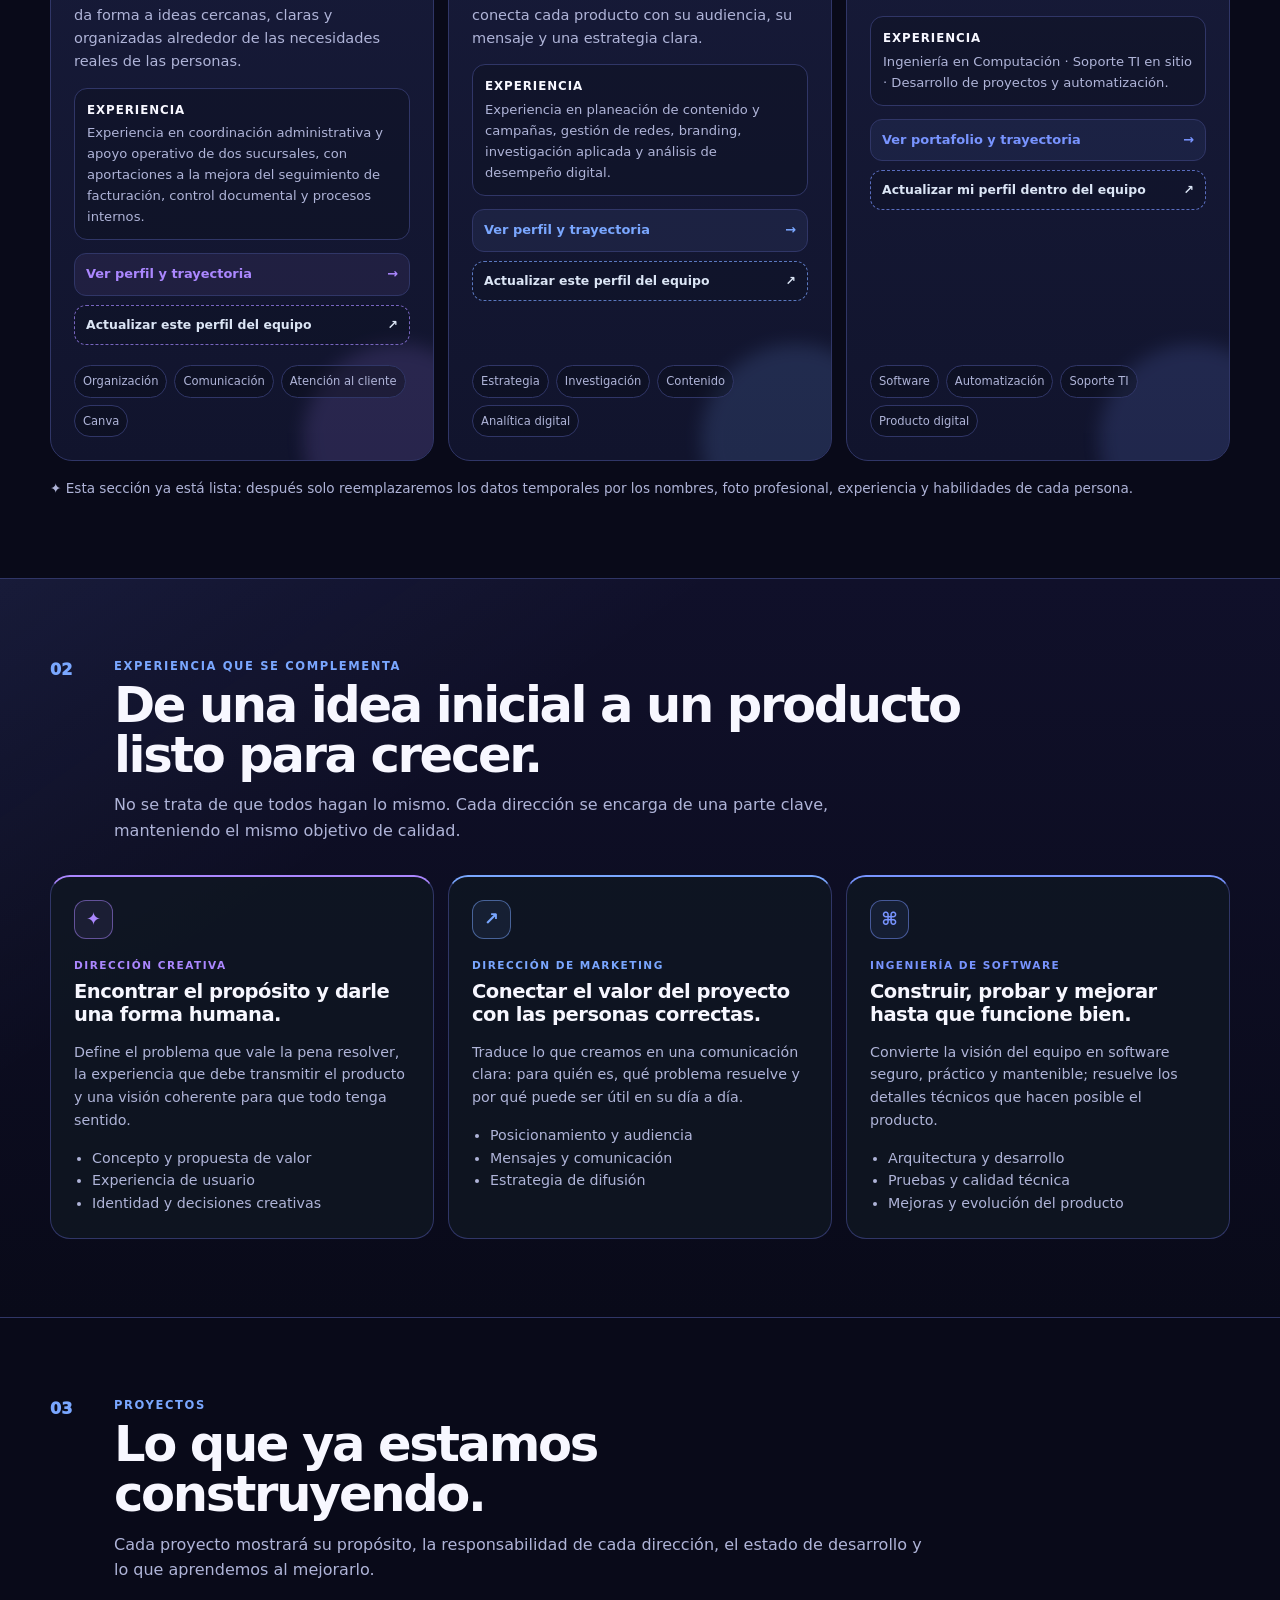
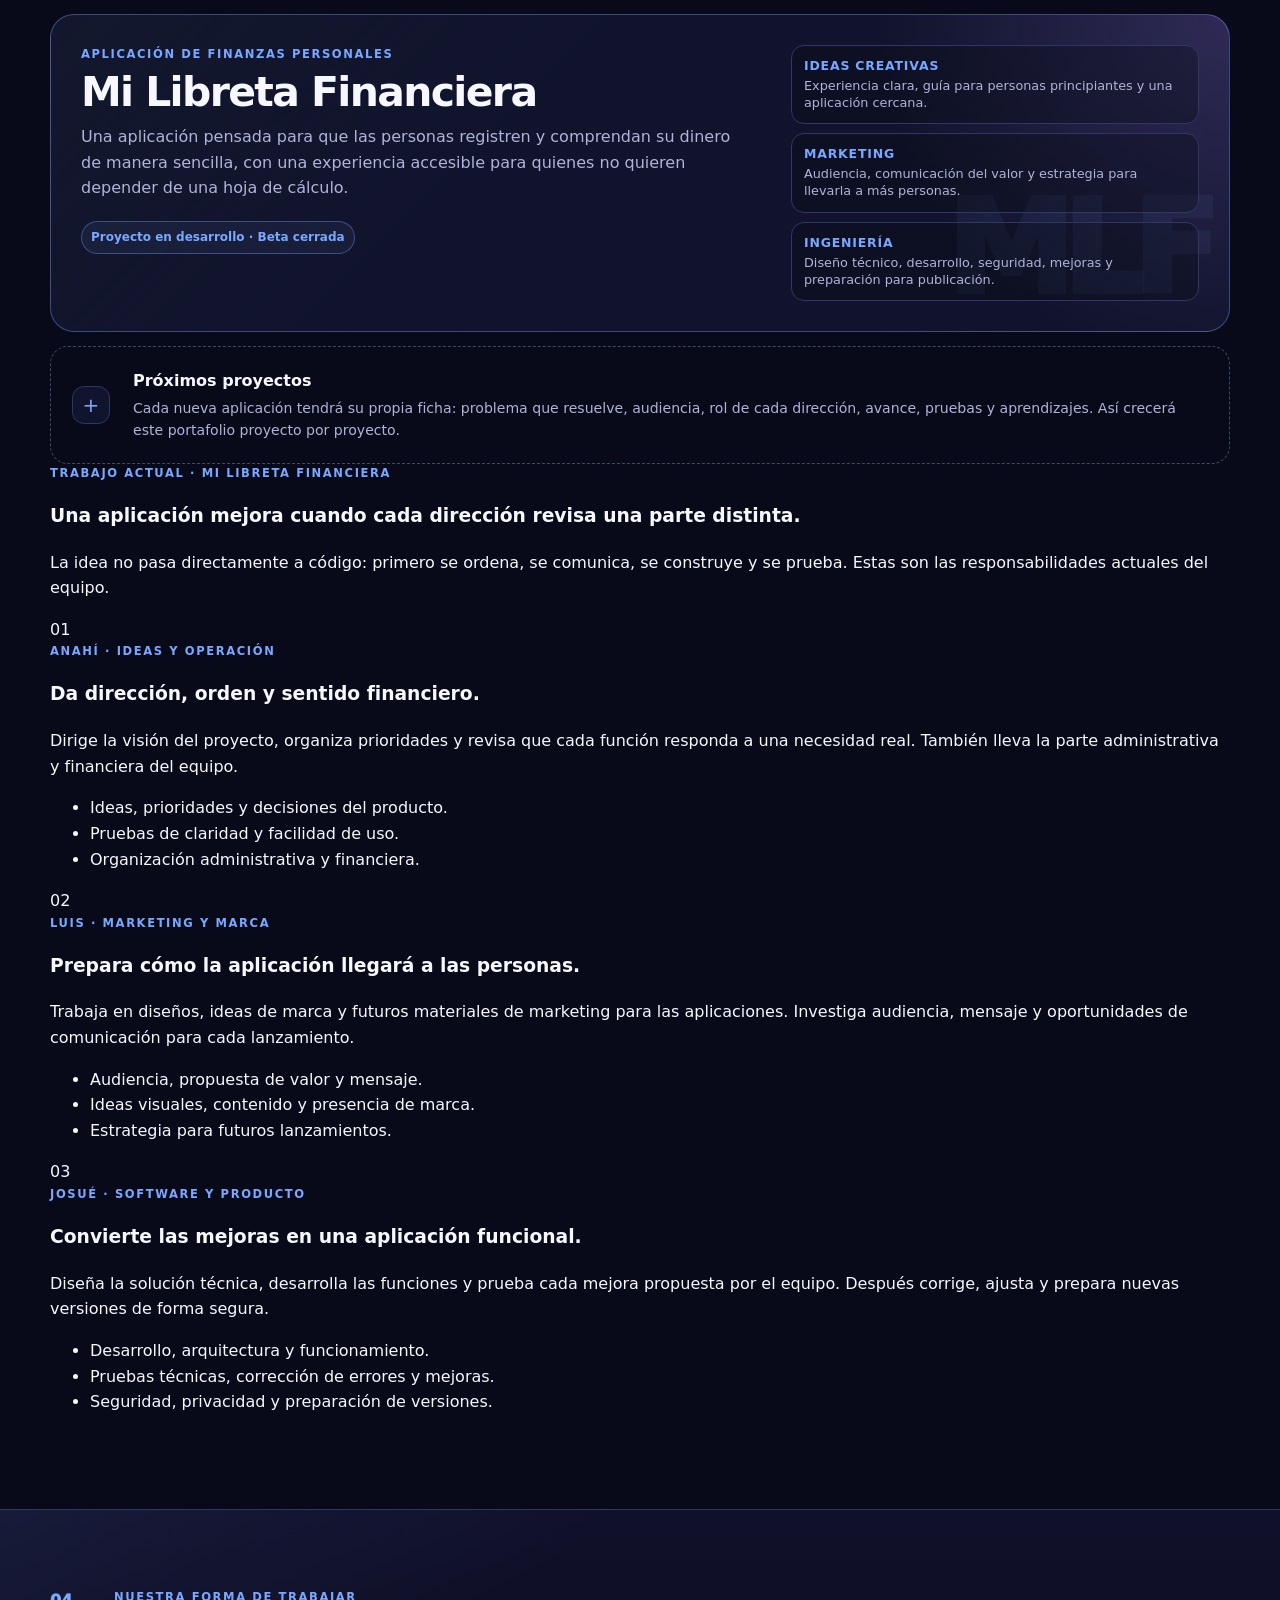
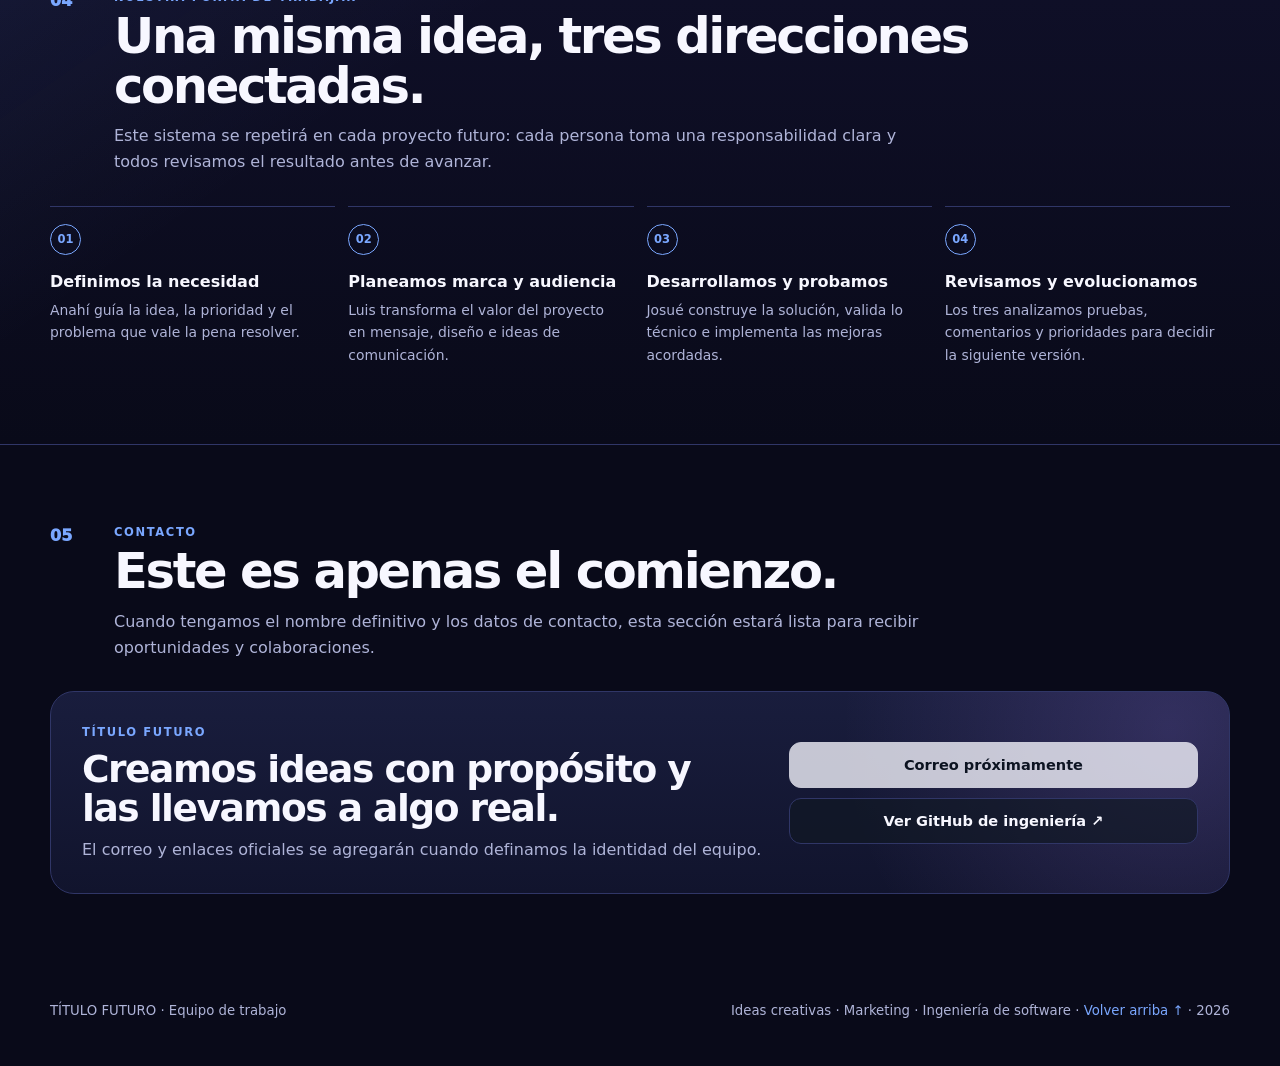
==== commit 8fcc0f30: "Explicar roles y proceso de trabajo del equipo" ====
--- a/index.html
+++ b/index.html
@@ -131,13 +131,38 @@
           <div>
             <p class="eyebrow">PROYECTOS</p>
             <h2>Lo que ya estamos construyendo.</h2>
-            <p>Cada proyecto se mostrará con su propósito, el rol de cada integrante y el aprendizaje que nos dejó durante el proceso.</p>
+            <p>Cada proyecto mostrará su propósito, la responsabilidad de cada dirección, el estado de desarrollo y lo que aprendemos al mejorarlo.</p>
           </div>
         </header>
         <div class="project-grid" id="projectGrid"></div>
         <div class="future-projects">
           <span>+</span>
-          <div><strong>Próximos proyectos</strong><p>Este espacio está preparado para añadir nuevas aplicaciones, servicios, experiencias o colaboraciones conforme las publiquemos.</p></div>
+          <div><strong>Próximos proyectos</strong><p>Cada nueva aplicación tendrá su propia ficha: problema que resuelve, audiencia, rol de cada dirección, avance, pruebas y aprendizajes. Así crecerá este portafolio proyecto por proyecto.</p></div>
+        </div>
+        <div class="project-roles-intro">
+          <p class="eyebrow">TRABAJO ACTUAL · MI LIBRETA FINANCIERA</p>
+          <h3>Una aplicación mejora cuando cada dirección revisa una parte distinta.</h3>
+          <p>La idea no pasa directamente a código: primero se ordena, se comunica, se construye y se prueba. Estas son las responsabilidades actuales del equipo.</p>
+        </div>
+        <div class="responsibility-grid" aria-label="Responsabilidades del equipo en Mi Libreta Financiera">
+          <article class="responsibility-card creative-role">
+            <span>01</span><p class="eyebrow">ANAHÍ · IDEAS Y OPERACIÓN</p>
+            <h3>Da dirección, orden y sentido financiero.</h3>
+            <p>Dirige la visión del proyecto, organiza prioridades y revisa que cada función responda a una necesidad real. También lleva la parte administrativa y financiera del equipo.</p>
+            <ul><li>Ideas, prioridades y decisiones del producto.</li><li>Pruebas de claridad y facilidad de uso.</li><li>Organización administrativa y financiera.</li></ul>
+          </article>
+          <article class="responsibility-card marketing-role">
+            <span>02</span><p class="eyebrow">LUIS · MARKETING Y MARCA</p>
+            <h3>Prepara cómo la aplicación llegará a las personas.</h3>
+            <p>Trabaja en diseños, ideas de marca y futuros materiales de marketing para las aplicaciones. Investiga audiencia, mensaje y oportunidades de comunicación para cada lanzamiento.</p>
+            <ul><li>Audiencia, propuesta de valor y mensaje.</li><li>Ideas visuales, contenido y presencia de marca.</li><li>Estrategia para futuros lanzamientos.</li></ul>
+          </article>
+          <article class="responsibility-card engineering-role">
+            <span>03</span><p class="eyebrow">JOSUÉ · SOFTWARE Y PRODUCTO</p>
+            <h3>Convierte las mejoras en una aplicación funcional.</h3>
+            <p>Diseña la solución técnica, desarrolla las funciones y prueba cada mejora propuesta por el equipo. Después corrige, ajusta y prepara nuevas versiones de forma segura.</p>
+            <ul><li>Desarrollo, arquitectura y funcionamiento.</li><li>Pruebas técnicas, corrección de errores y mejoras.</li><li>Seguridad, privacidad y preparación de versiones.</li></ul>
+          </article>
         </div>
       </section>
 
@@ -147,15 +172,15 @@
             <span>04</span>
             <div>
               <p class="eyebrow">NUESTRA FORMA DE TRABAJAR</p>
-              <h2>Un proceso claro, sin perder la creatividad.</h2>
-              <p>Trabajamos por etapas para que una buena idea no se quede solo en una conversación.</p>
+              <h2>Una misma idea, tres direcciones conectadas.</h2>
+              <p>Este sistema se repetirá en cada proyecto futuro: cada persona toma una responsabilidad clara y todos revisamos el resultado antes de avanzar.</p>
             </div>
           </header>
           <ol class="process-grid">
-            <li><span>01</span><b>Escuchamos</b><p>Entendemos la necesidad real, el contexto y las personas que usarán la solución.</p></li>
-            <li><span>02</span><b>Diseñamos</b><p>Definimos la idea, la experiencia, el mensaje y una ruta de trabajo compartida.</p></li>
-            <li><span>03</span><b>Construimos</b><p>Convertimos las decisiones en un producto funcional, revisando lo importante desde el inicio.</p></li>
-            <li><span>04</span><b>Validamos y mejoramos</b><p>Probamos, escuchamos resultados y evolucionamos el producto con base en uso real.</p></li>
+            <li><span>01</span><b>Definimos la necesidad</b><p>Anahí guía la idea, la prioridad y el problema que vale la pena resolver.</p></li>
+            <li><span>02</span><b>Planeamos marca y audiencia</b><p>Luis transforma el valor del proyecto en mensaje, diseño e ideas de comunicación.</p></li>
+            <li><span>03</span><b>Desarrollamos y probamos</b><p>Josué construye la solución, valida lo técnico e implementa las mejoras acordadas.</p></li>
+            <li><span>04</span><b>Revisamos y evolucionamos</b><p>Los tres analizamos pruebas, comentarios y prioridades para decidir la siguiente versión.</p></li>
           </ol>
         </div>
       </section>
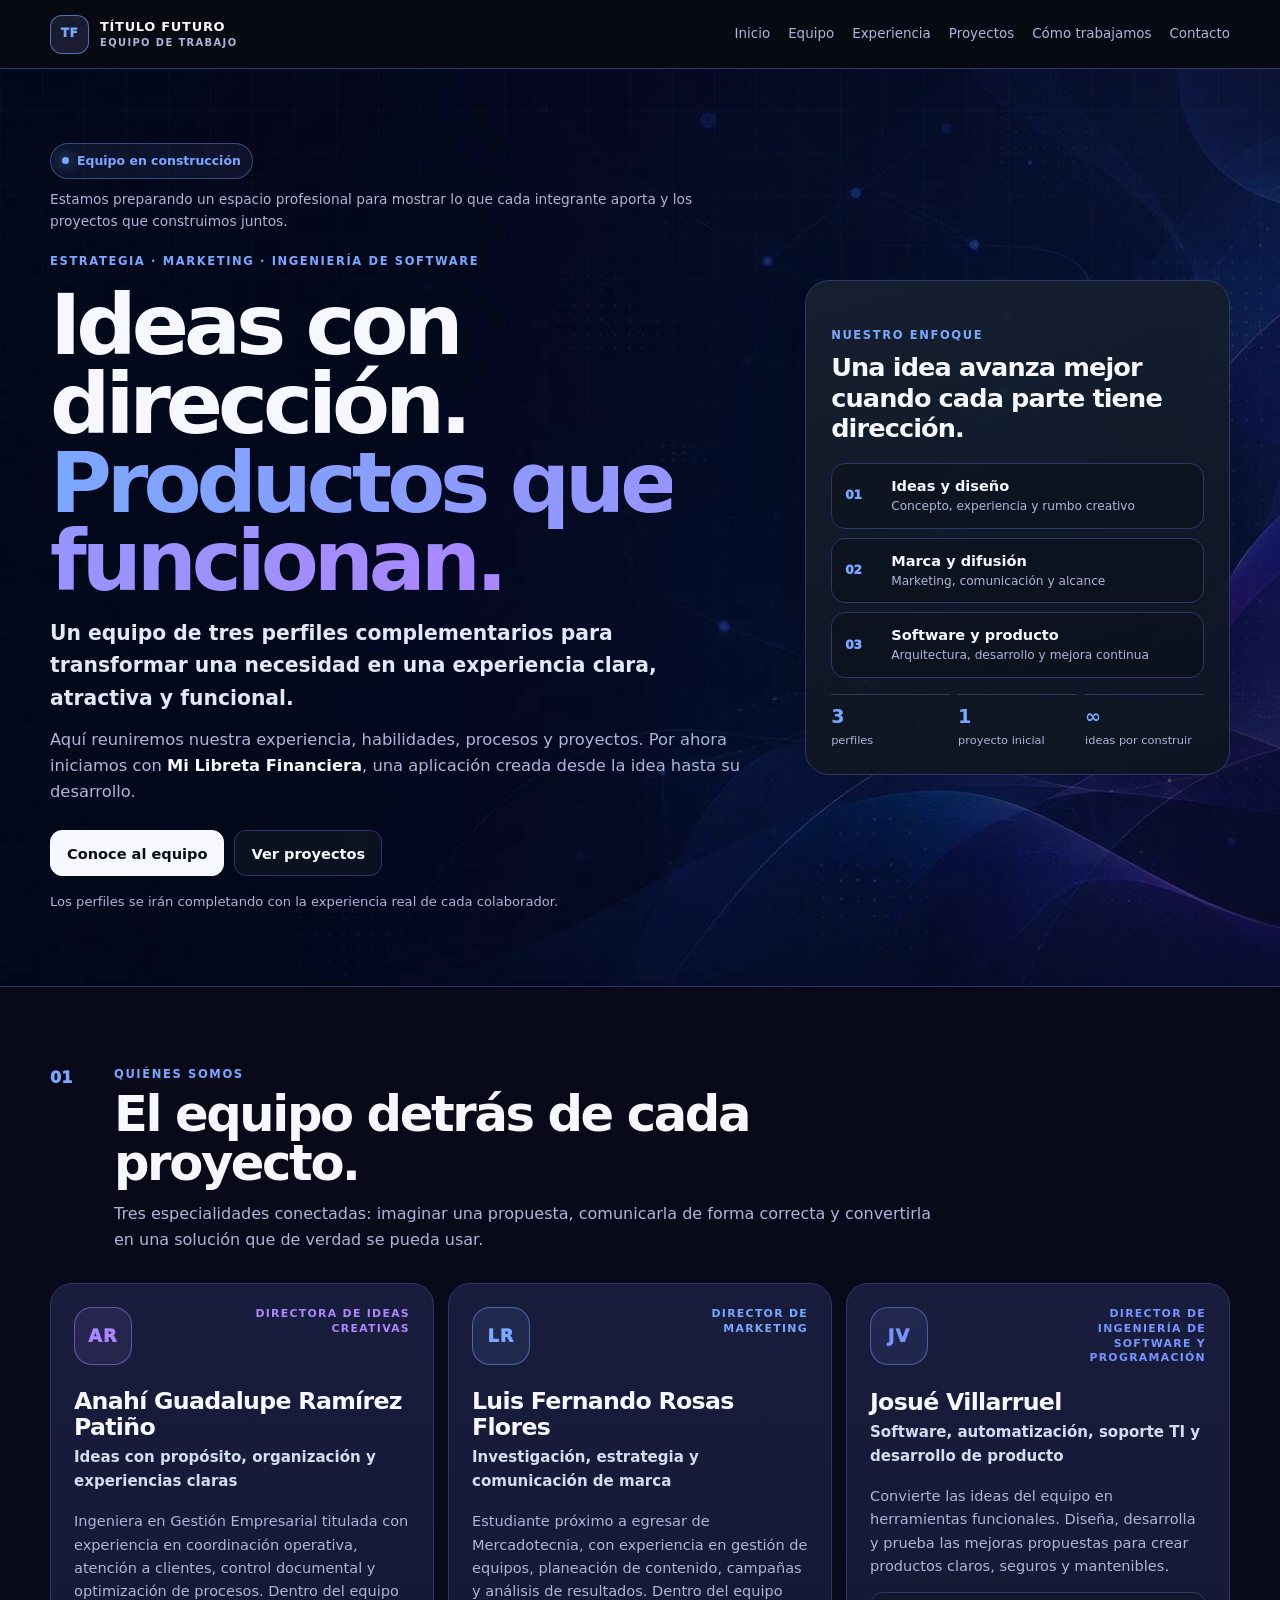
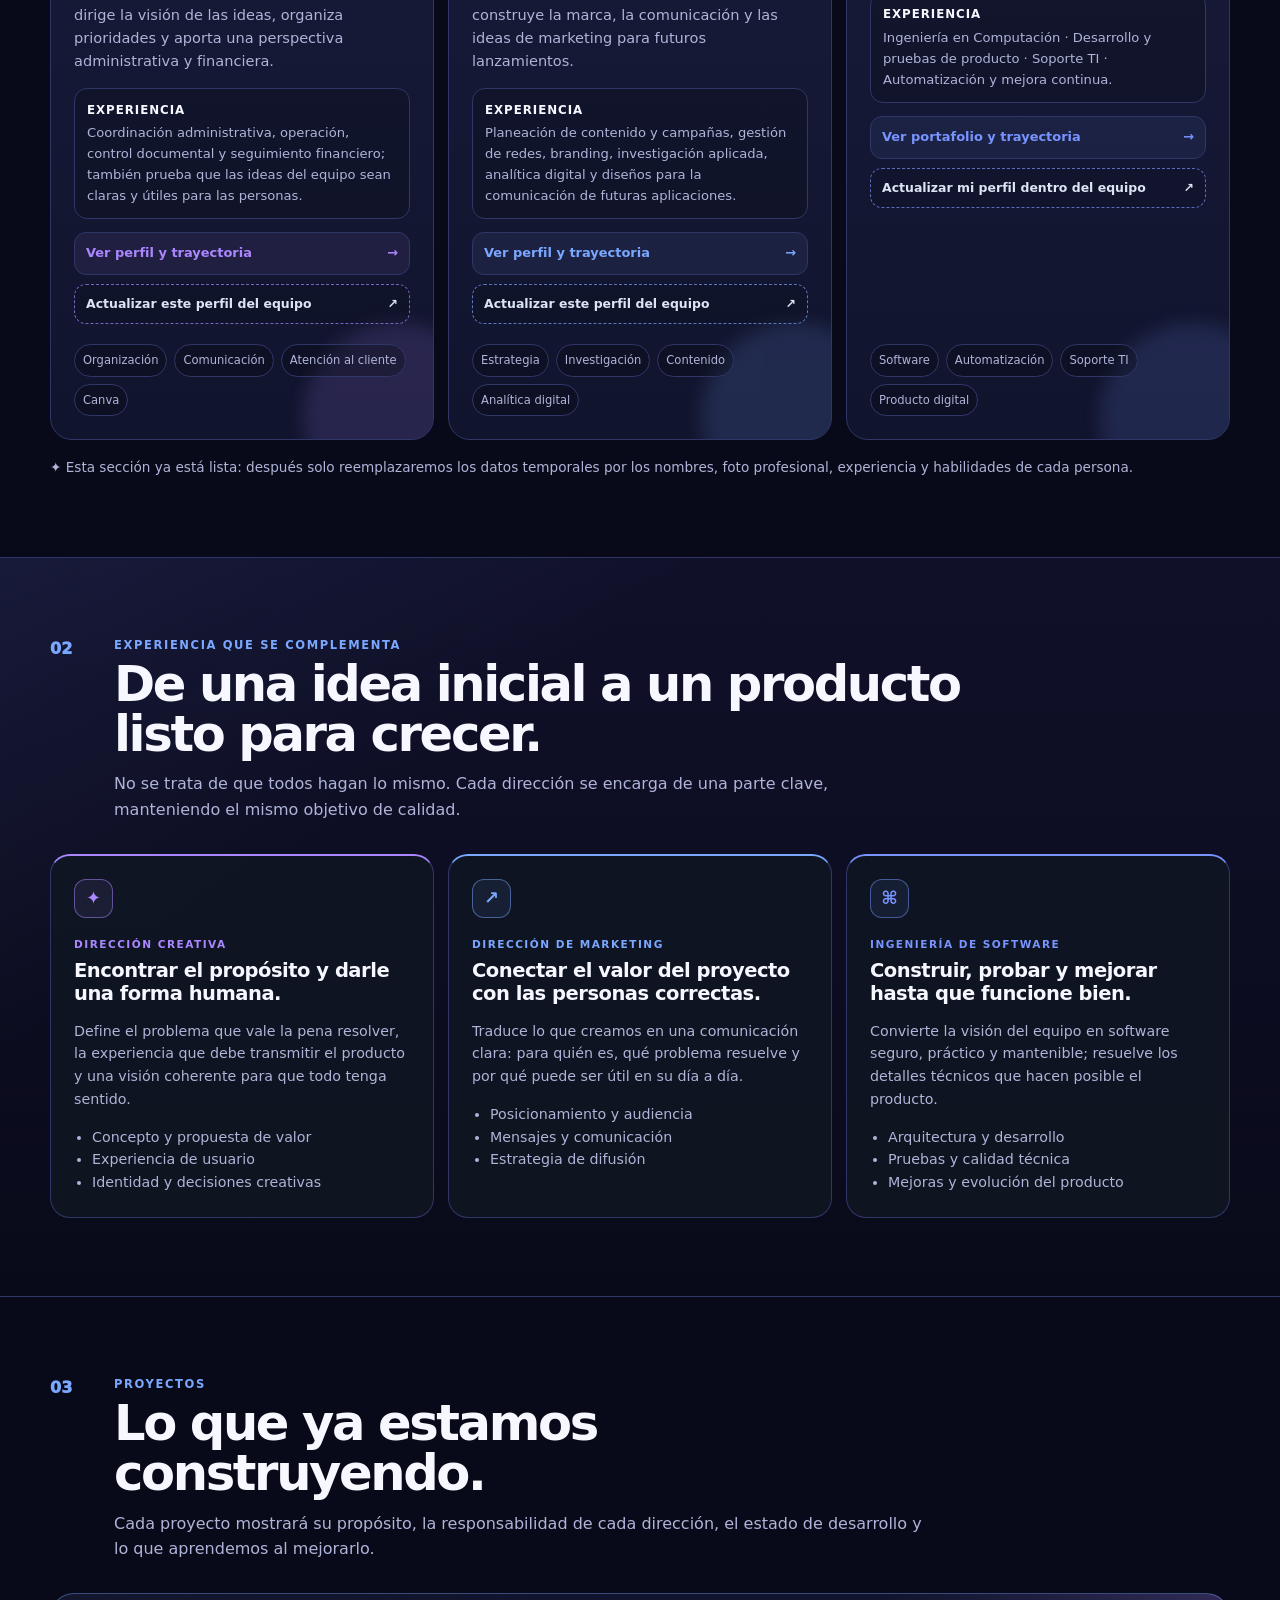
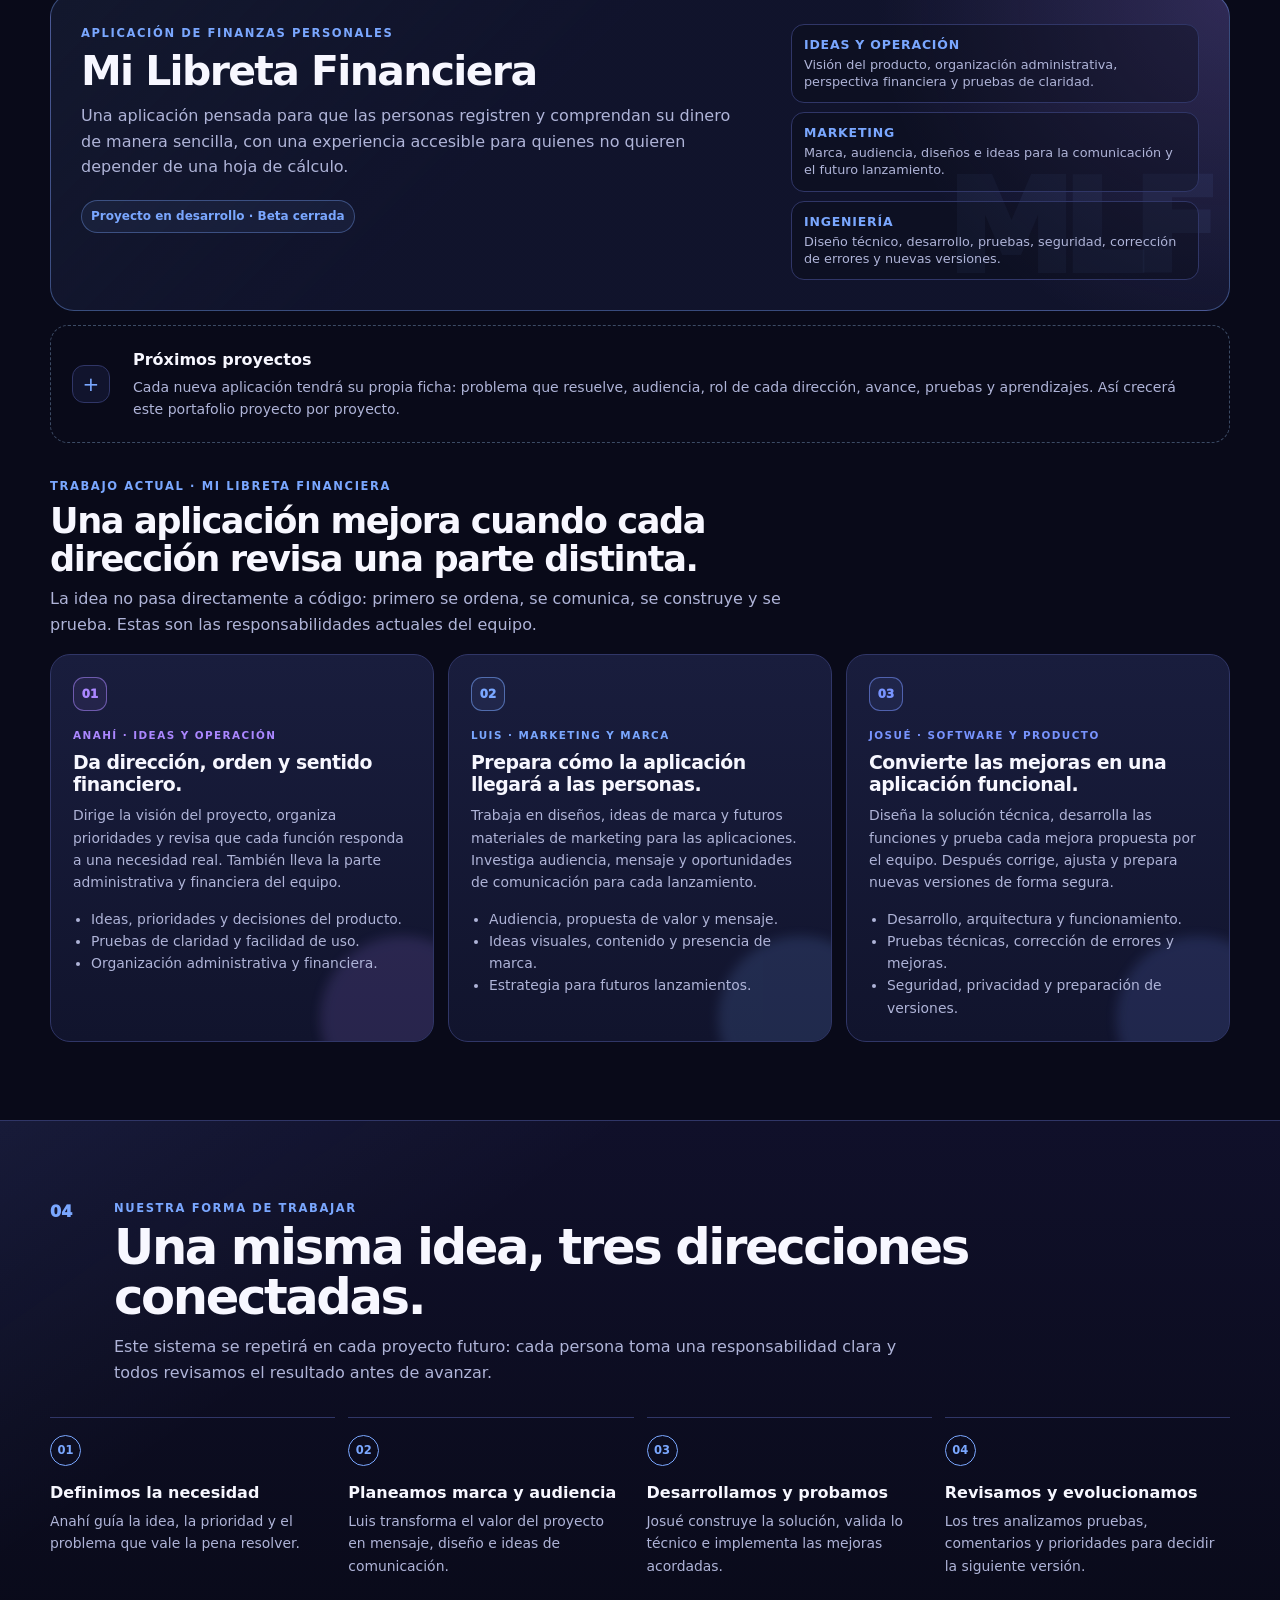
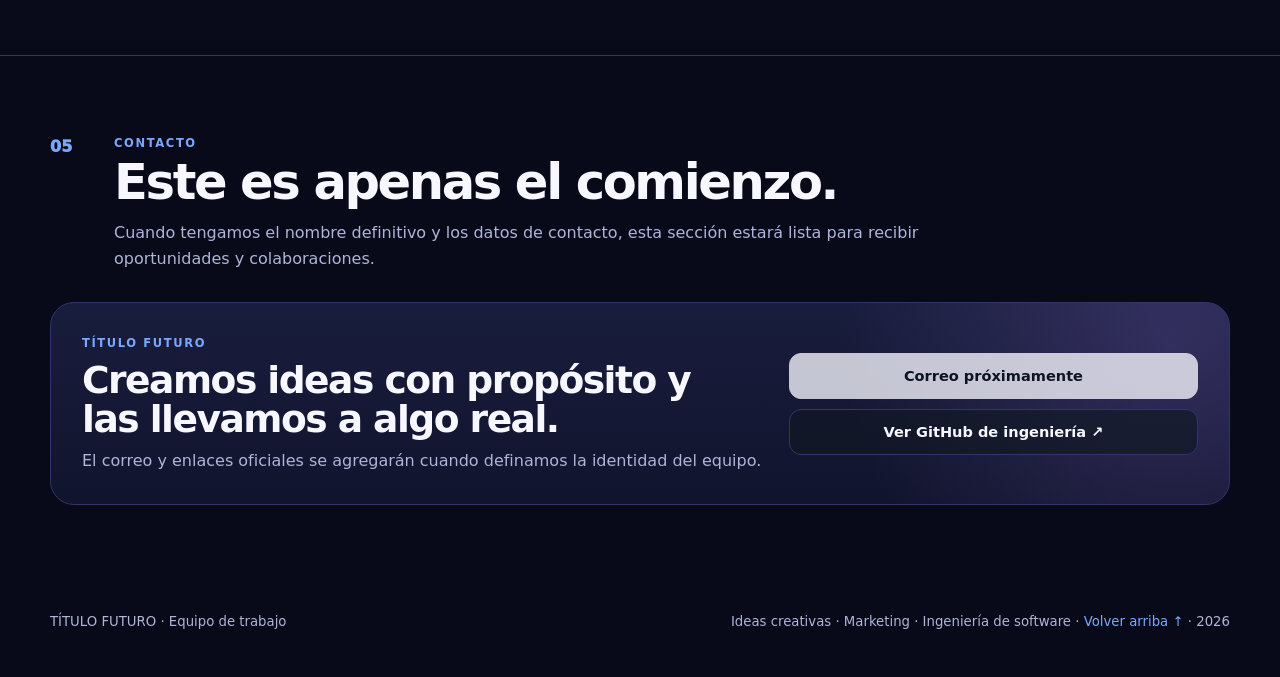
==== commit e9c62c8f: "Actualizar archivos del sitio sin caché" ====
--- a/index.html
+++ b/index.html
@@ -7,7 +7,7 @@
     <meta name="description" content="Portafolio de equipo: estrategia, marketing, diseño y desarrollo de producto digital.">
     <title>TÍTULO FUTURO | Equipo de trabajo</title>
     <link rel="icon" href="data:image/svg+xml,%3Csvg xmlns='http://www.w3.org/2000/svg' viewBox='0 0 64 64'%3E%3Crect width='64' height='64' rx='16' fill='%23090a19'/%3E%3Crect x='3' y='3' width='58' height='58' rx='13' fill='none' stroke='%237aa7ff' stroke-width='3'/%3E%3Ctext x='32' y='41' text-anchor='middle' font-family='Arial' font-size='27' font-weight='800' fill='%23f7f7ff'%3ETF%3C/text%3E%3C/svg%3E">
-    <link rel="stylesheet" href="styles.css?v=20260816c">
+    <link rel="stylesheet" href="styles.css?v=20260816d">
   </head>
   <body>
     <header class="topbar">
@@ -213,7 +213,7 @@
       <p>Ideas creativas · Marketing · Ingeniería de software · <a href="#inicio">Volver arriba ↑</a> · <span id="year"></span></p>
     </footer>
 
-    <script src="team-data.js?v=20260816c"></script>
-    <script src="app.js?v=20260816c"></script>
+    <script src="team-data.js?v=20260816d"></script>
+    <script src="app.js?v=20260816d"></script>
   </body>
 </html>
--- a/styles.css
+++ b/styles.css
@@ -125,6 +125,21 @@
 .future-projects strong, .future-projects p { display: block; margin: 0; }
 .future-projects strong { color: var(--text); }
 .future-projects p { margin-top: 3px; font-size: .88rem; }
+.project-roles-intro { max-width: 780px; margin: 34px 0 17px; }
+.project-roles-intro h3 { margin: 7px 0 8px; font-size: clamp(1.45rem, 2.8vw, 2.2rem); line-height: 1.08; letter-spacing: -.04em; }
+.project-roles-intro > p:not(.eyebrow) { margin: 0; color: var(--muted); }
+.responsibility-grid { display: grid; grid-template-columns: repeat(3, minmax(0, 1fr)); gap: 14px; }
+.responsibility-card { position: relative; min-height: 340px; padding: 22px; overflow: hidden; border: 1px solid var(--line); border-radius: 20px; background: linear-gradient(180deg, var(--panel-bright), var(--panel)); }
+.responsibility-card::after { content: ""; position: absolute; right: -52px; bottom: -60px; width: 165px; aspect-ratio: 1; border-radius: 50%; background: var(--responsibility-accent); filter: blur(6px); opacity: .15; }
+.responsibility-card.creative-role { --responsibility-accent: var(--violet); }
+.responsibility-card.marketing-role { --responsibility-accent: var(--mint); }
+.responsibility-card.engineering-role { --responsibility-accent: var(--blue); }
+.responsibility-card > span { display: inline-grid; place-items: center; width: 34px; height: 34px; border: 1px solid color-mix(in srgb, var(--responsibility-accent) 55%, transparent); border-radius: 11px; color: var(--responsibility-accent); background: color-mix(in srgb, var(--responsibility-accent) 8%, transparent); font-size: .74rem; font-weight: 950; }
+.responsibility-card .eyebrow { margin-top: 16px; color: var(--responsibility-accent); font-size: .65rem; }
+.responsibility-card h3 { margin: 8px 0 9px; font-size: 1.18rem; line-height: 1.15; letter-spacing: -.025em; }
+.responsibility-card p:not(.eyebrow), .responsibility-card li { color: var(--muted); font-size: .87rem; }
+.responsibility-card p:not(.eyebrow) { margin: 0; }
+.responsibility-card ul { position: relative; z-index: 1; margin: 14px 0 0; padding-left: 18px; }
 
 .participation-section { border-block: 1px solid var(--line); background: radial-gradient(circle at 92% 5%, rgba(171,135,255,.14), transparent 28%), linear-gradient(180deg, var(--soft-bg), var(--bg)); }
 .participation-grid { display: grid; grid-template-columns: repeat(3, minmax(0, 1fr)); gap: 14px; }
@@ -200,7 +215,7 @@
   .hero-grid, .project-card, .contact-box, .profile-hero-grid, .profile-layout { grid-template-columns: 1fr; }
   .hero-grid { min-height: auto; gap: 34px; padding: 65px 0 60px; }
   .team-summary { max-width: 680px; }
-  .member-grid, .path-grid, .participation-grid { grid-template-columns: 1fr; }
+  .member-grid, .path-grid, .participation-grid, .responsibility-grid { grid-template-columns: 1fr; }
   .member-card { min-height: 0; }
   .process-grid { grid-template-columns: 1fr 1fr; }
   .contact-buttons { grid-template-columns: 1fr 1fr; }
